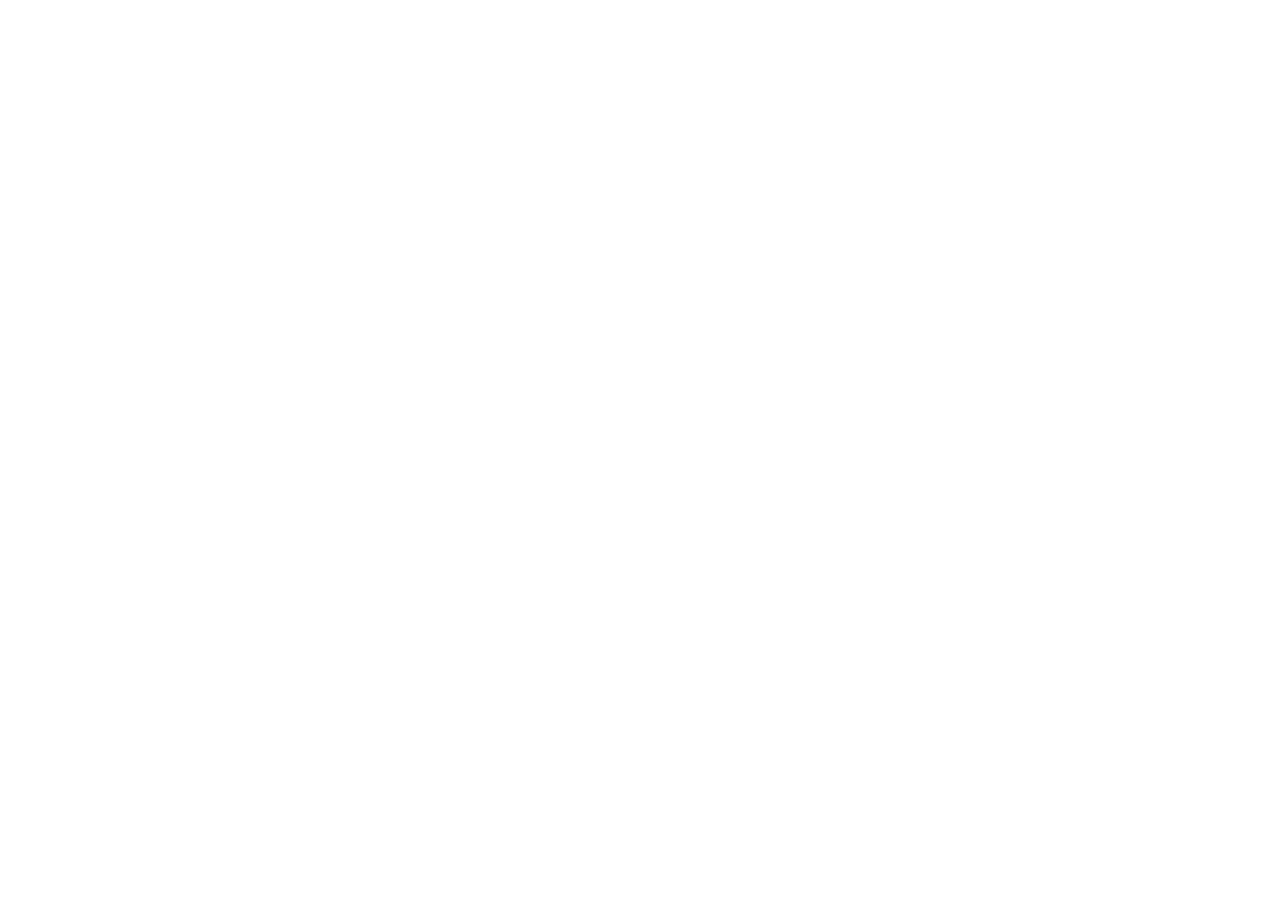
==== cozygames/index.html @ c823b51b "Added Personal Site Plan" ====
<!DOCTYPE html>
<html lang="en">
<head>
  <meta charset="UTF-8">
  <meta http-equiv="X-UA-Compatible" content="IE=edge">
  <meta name="viewport" content="width=device-width, initial-scale=1.0">
  <title>Document</title>
</head>
<body>
  
</body>
</html>
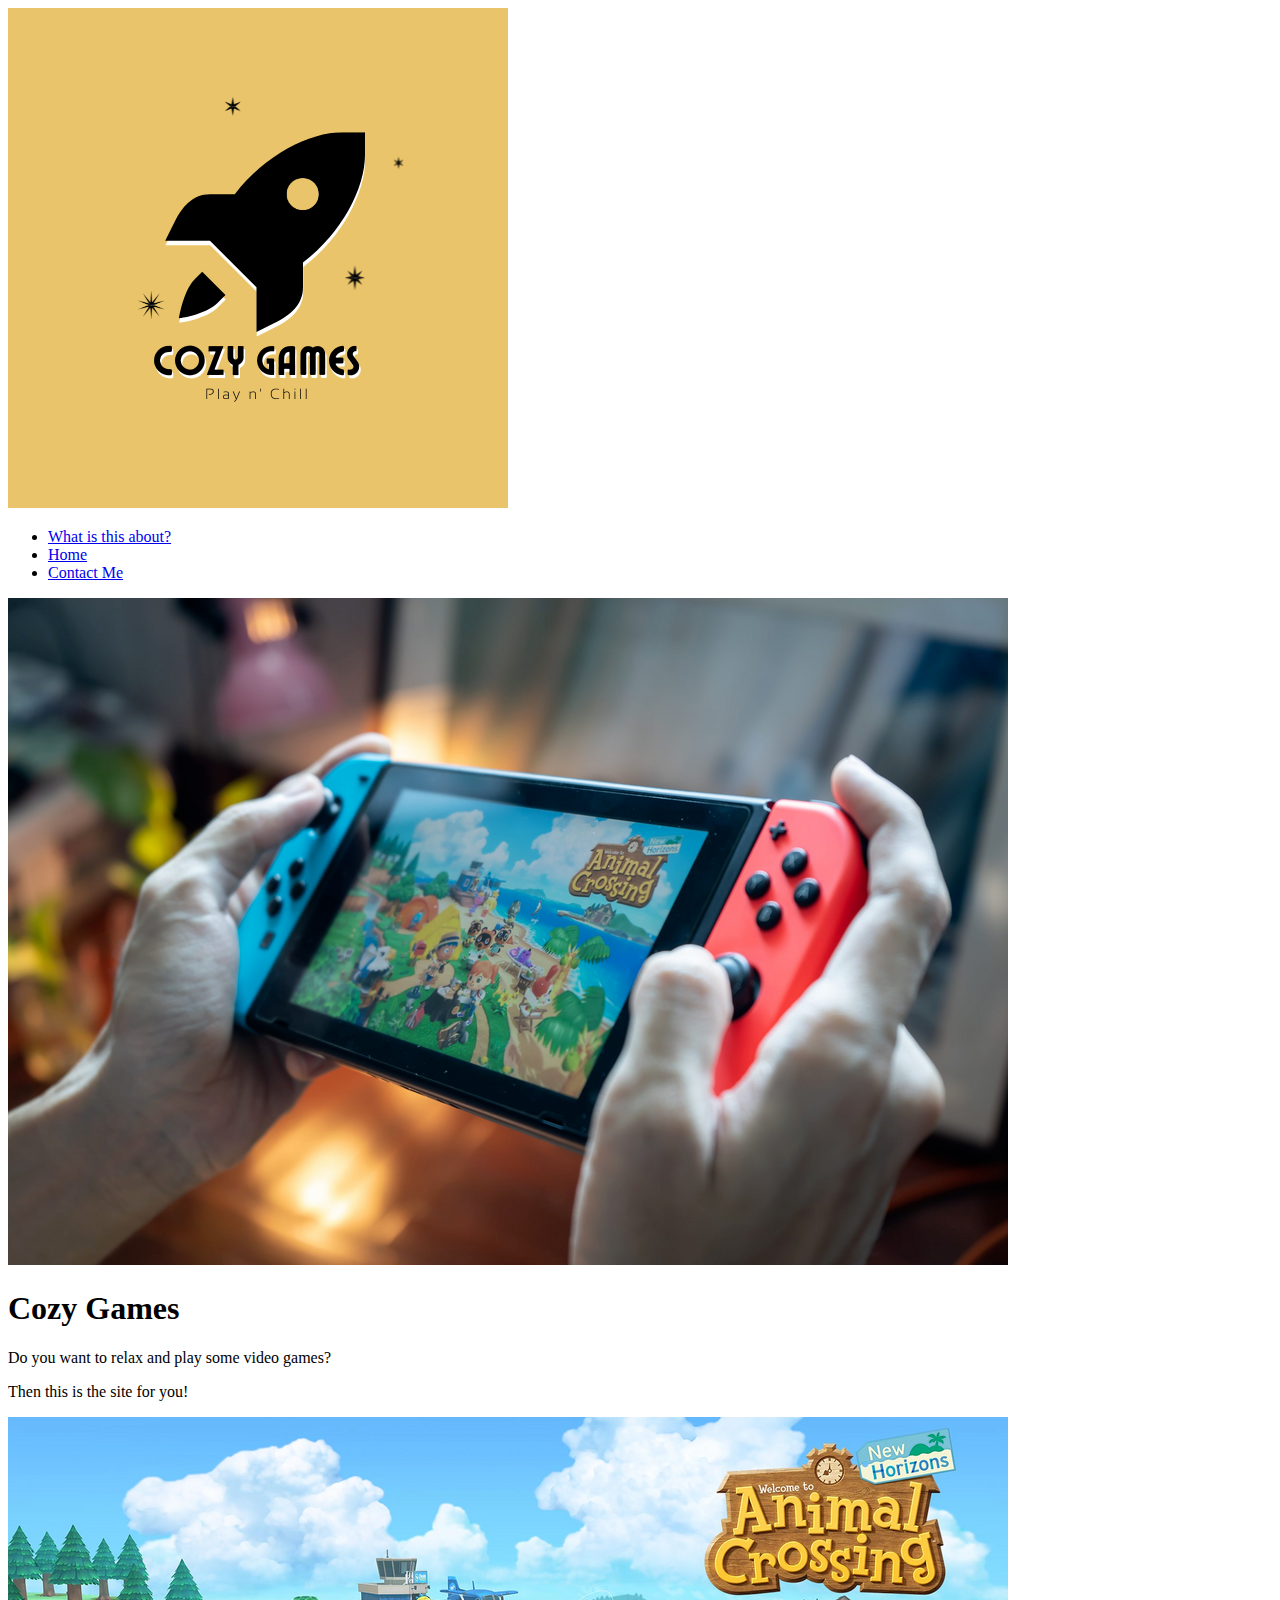
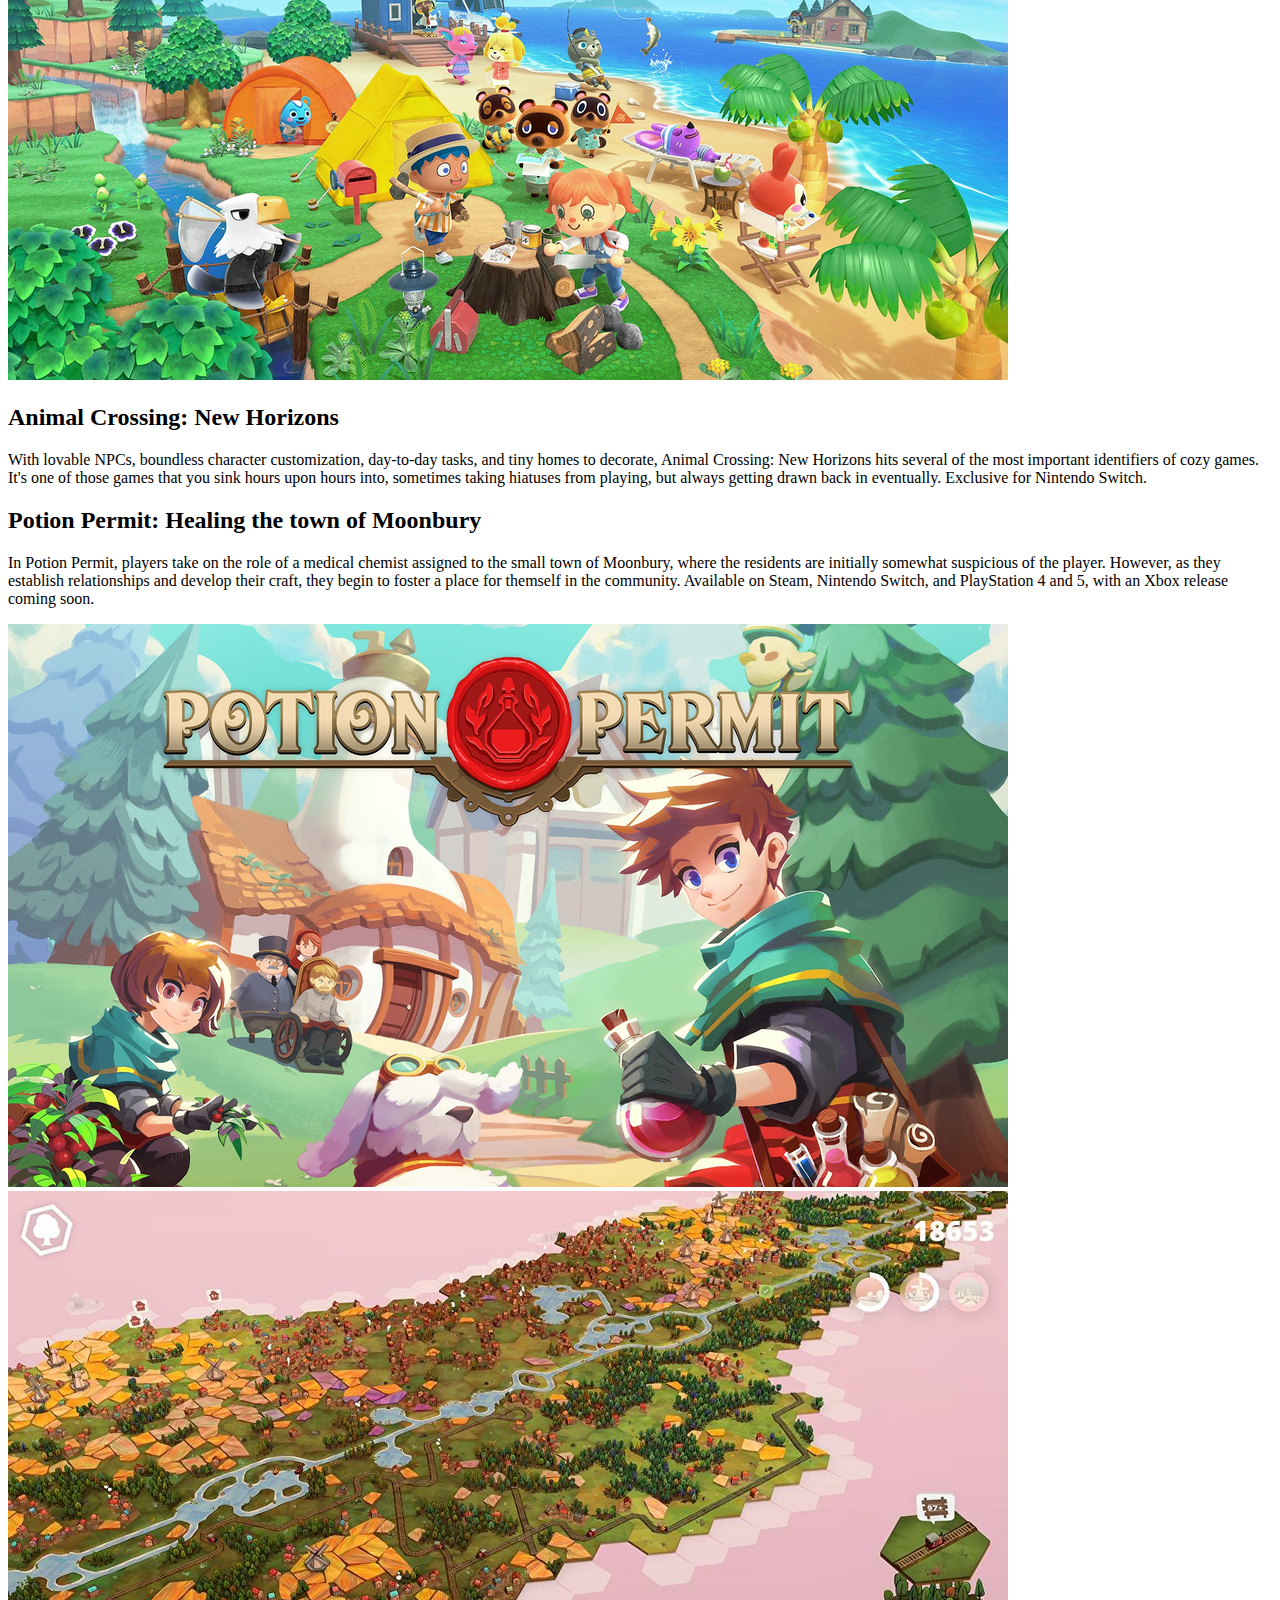
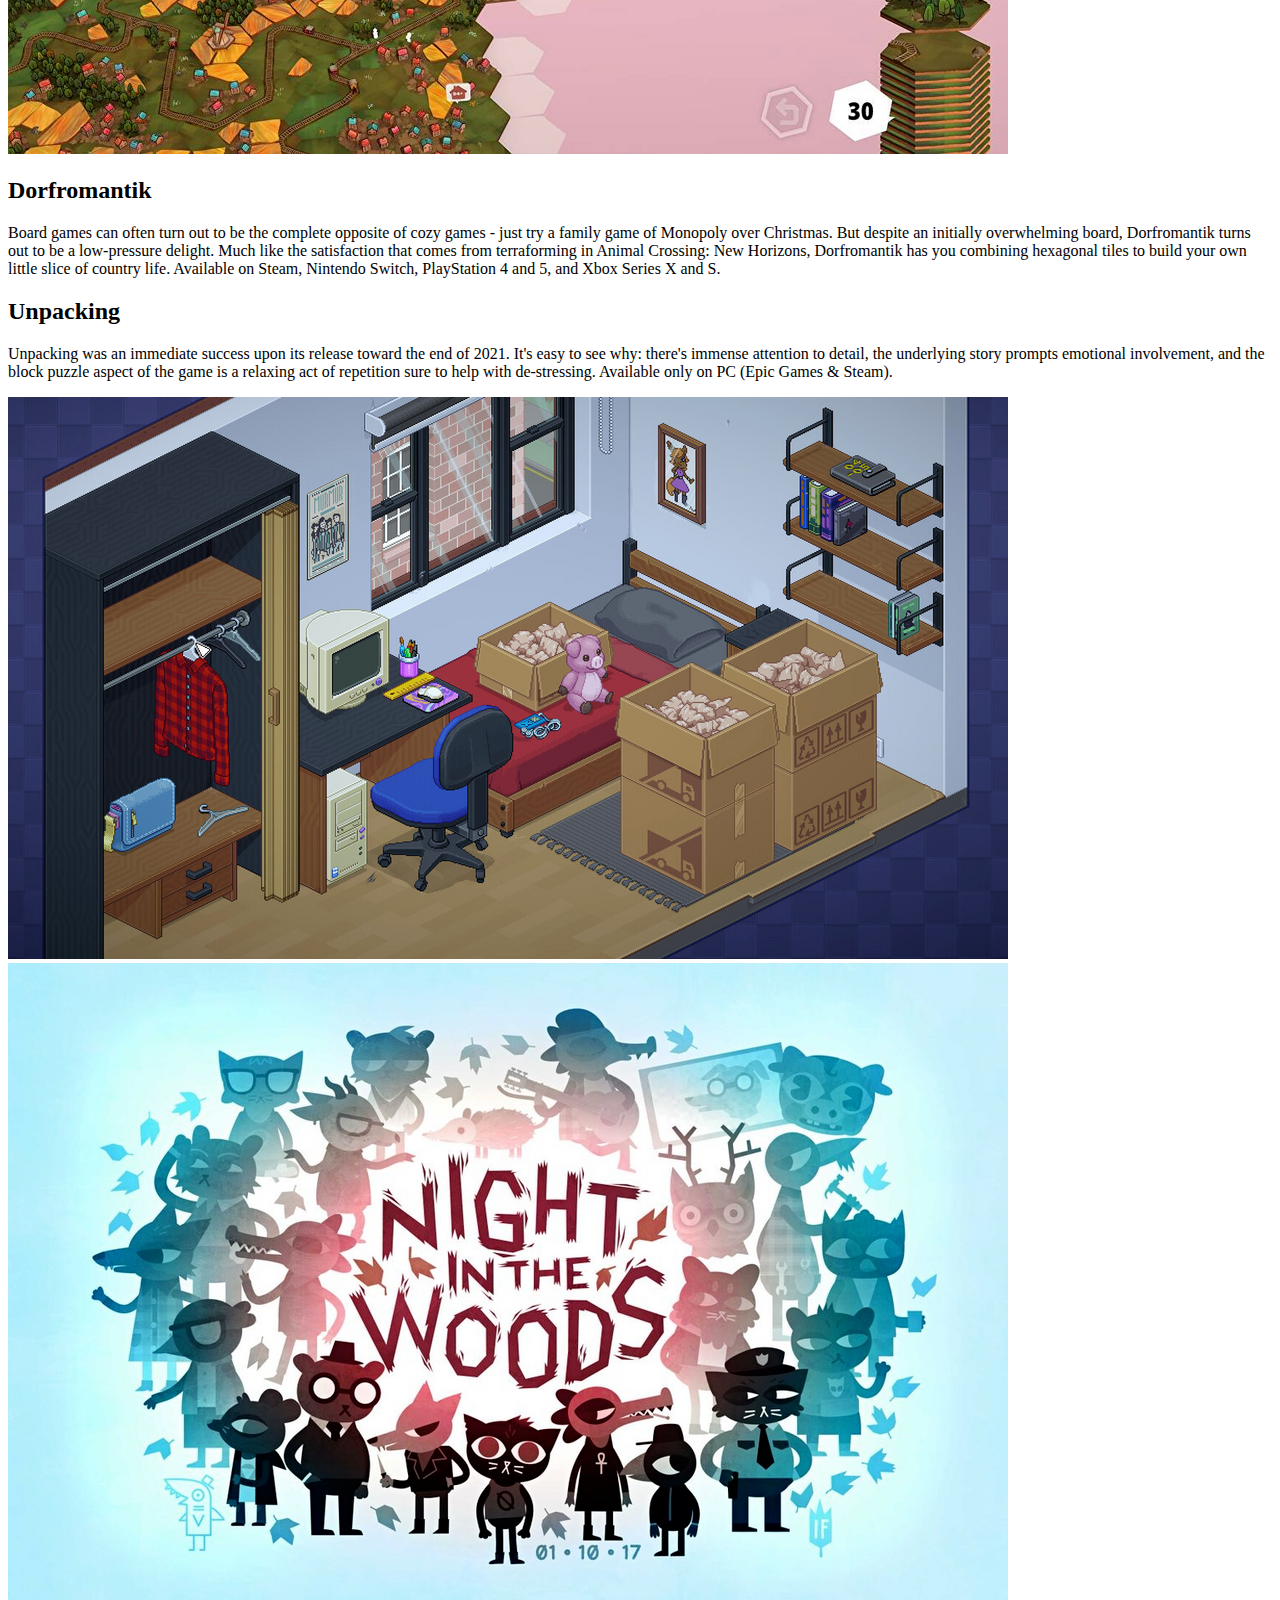
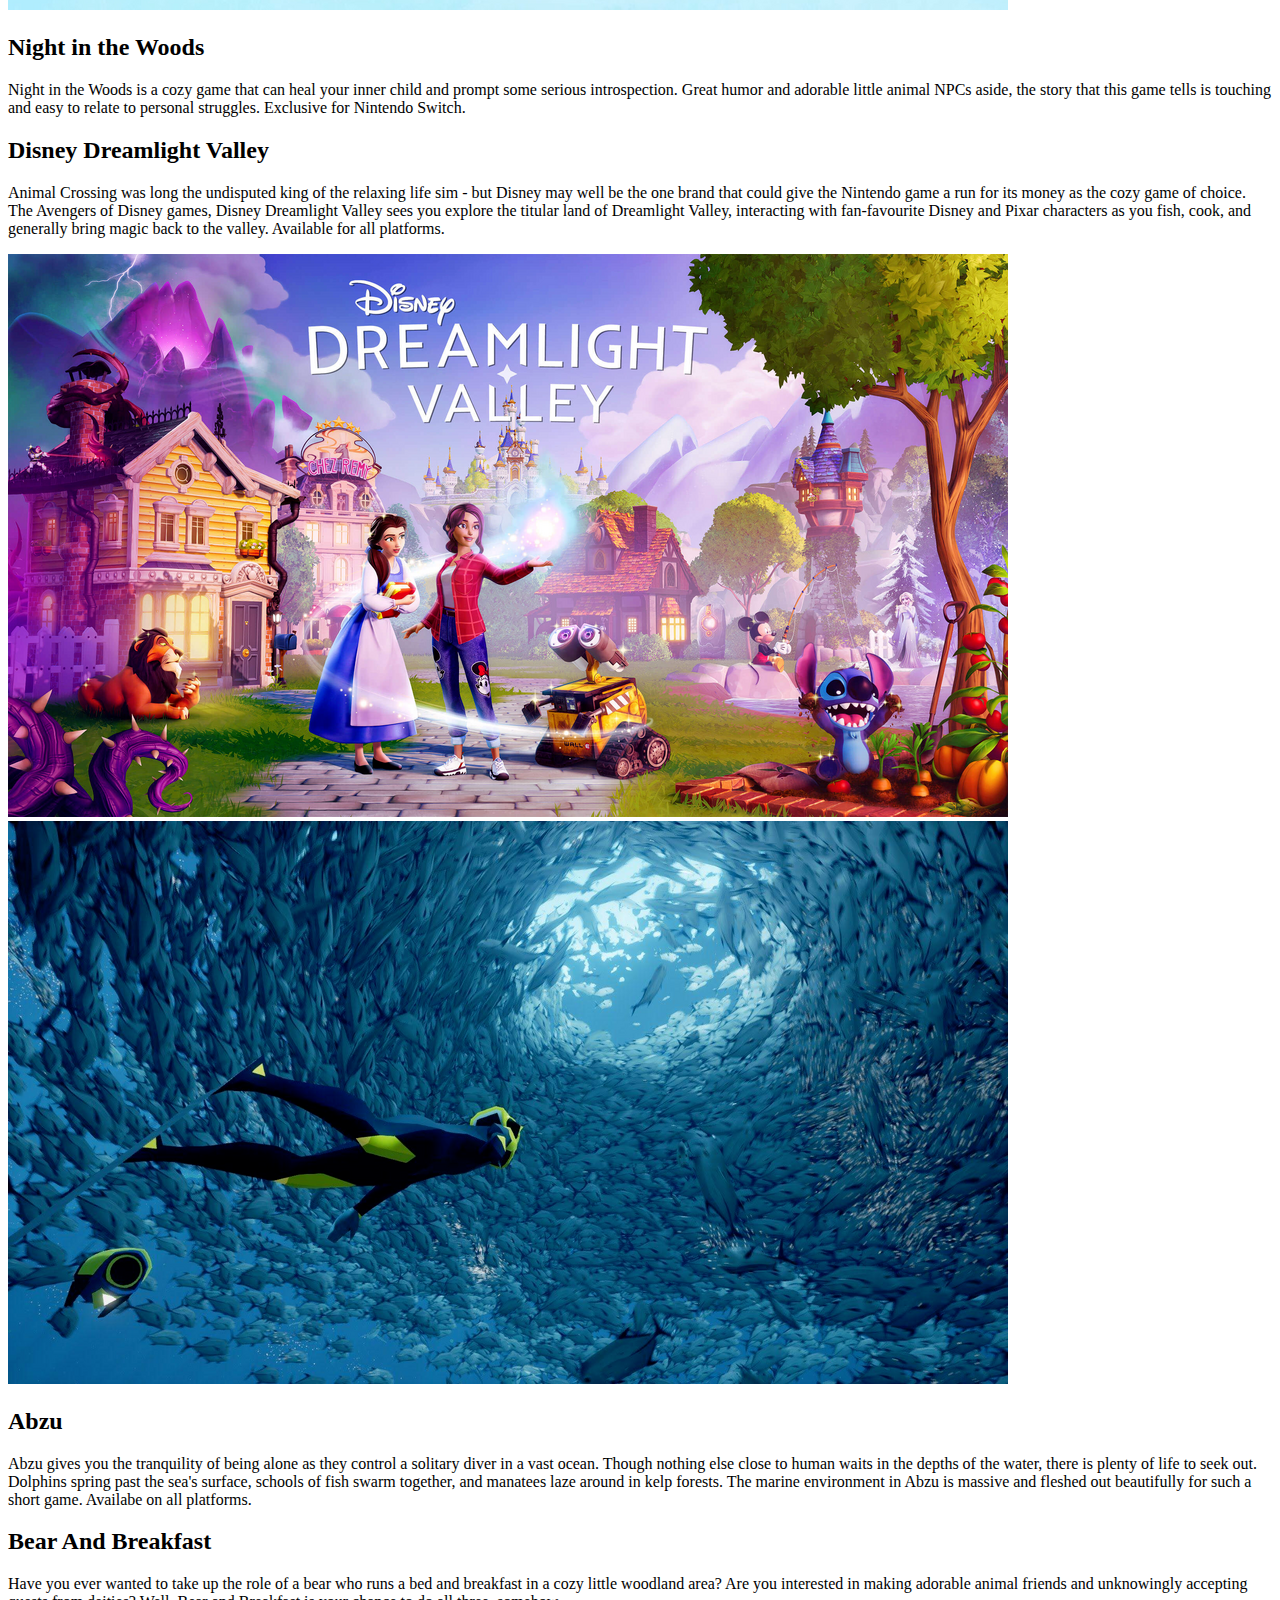
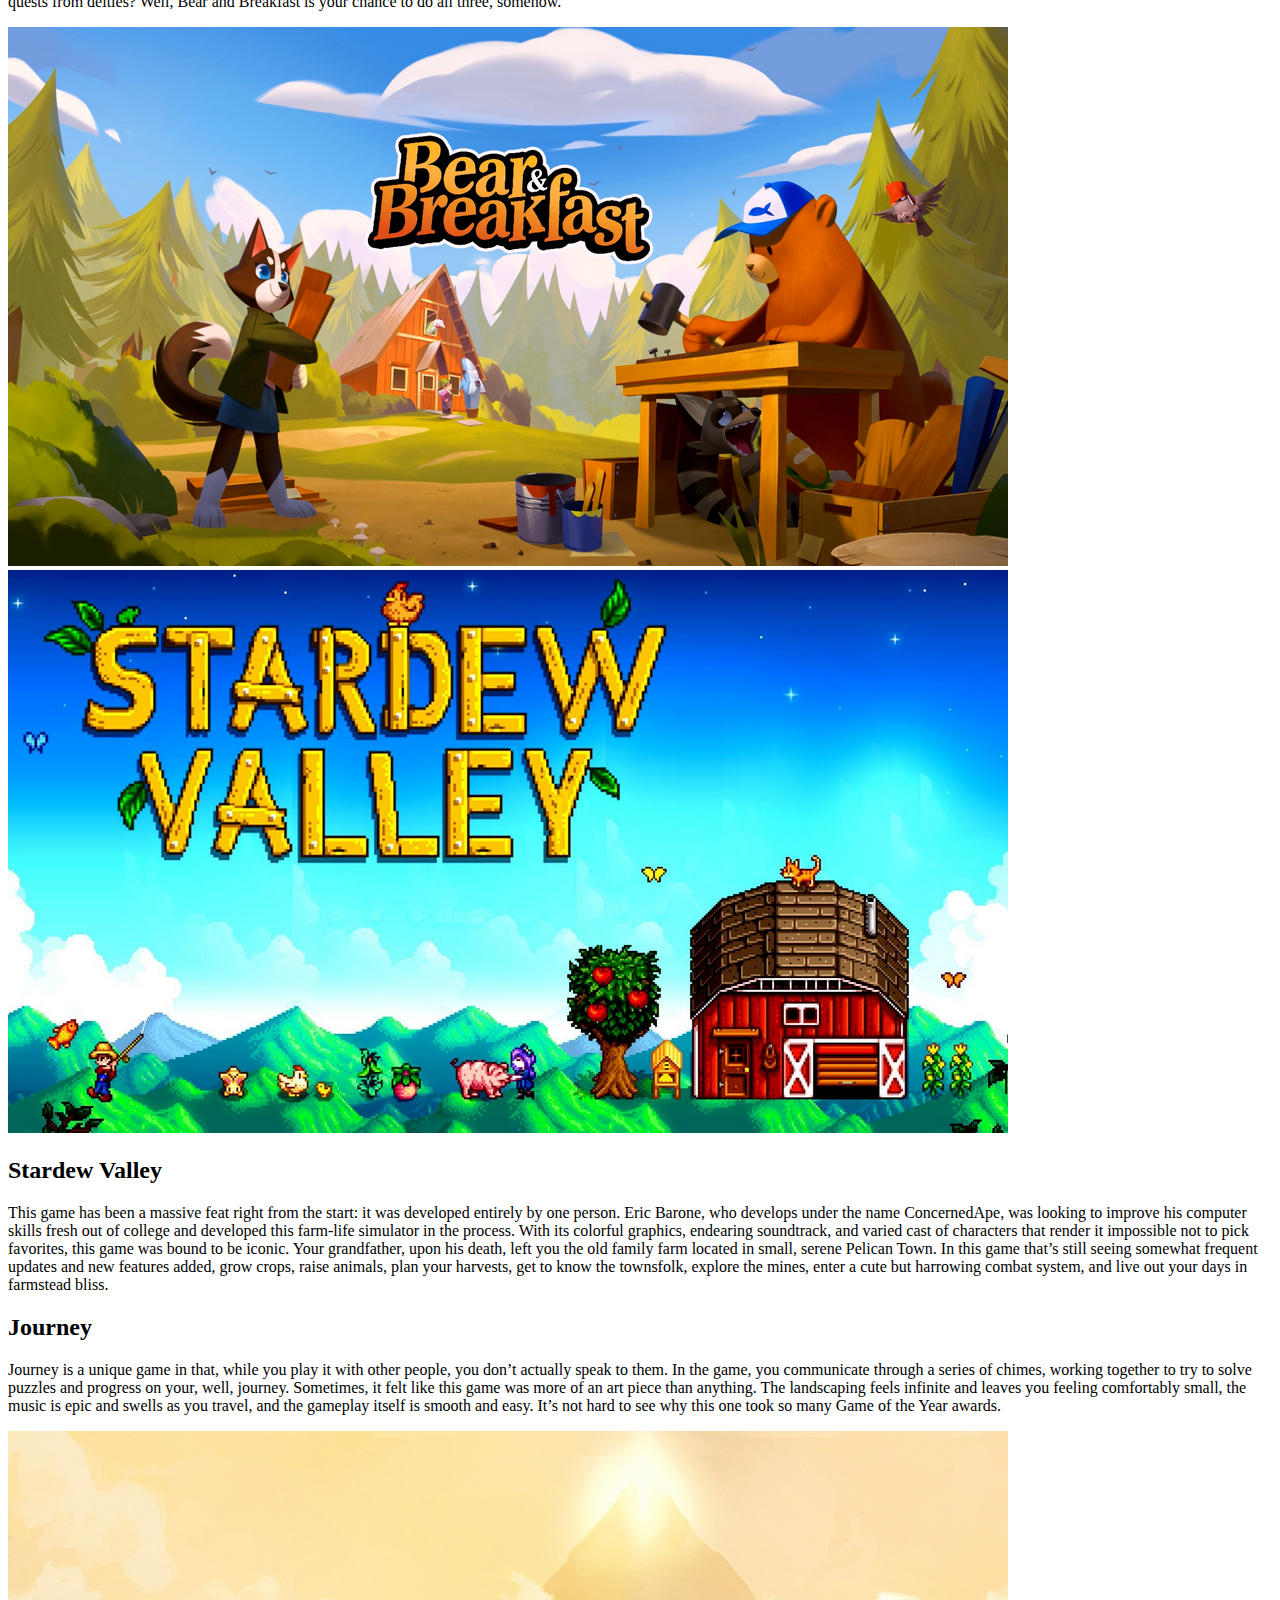
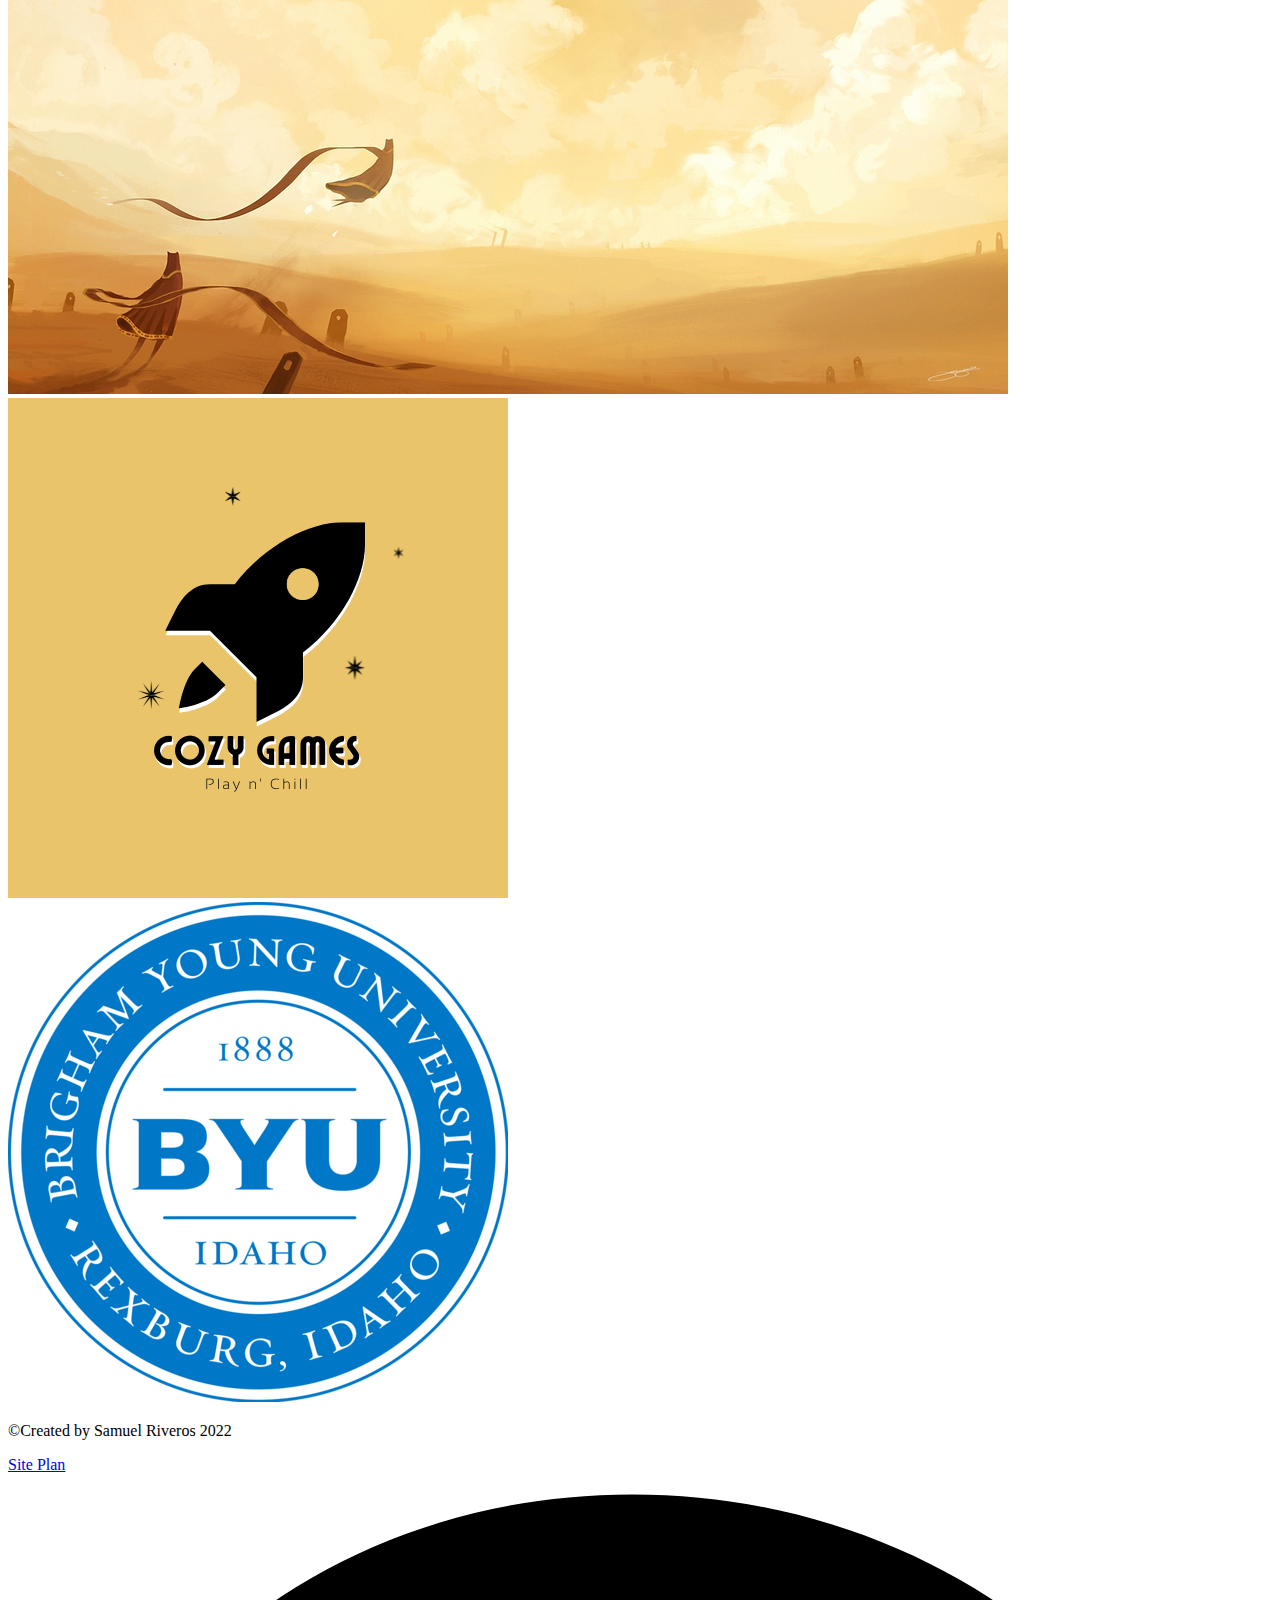
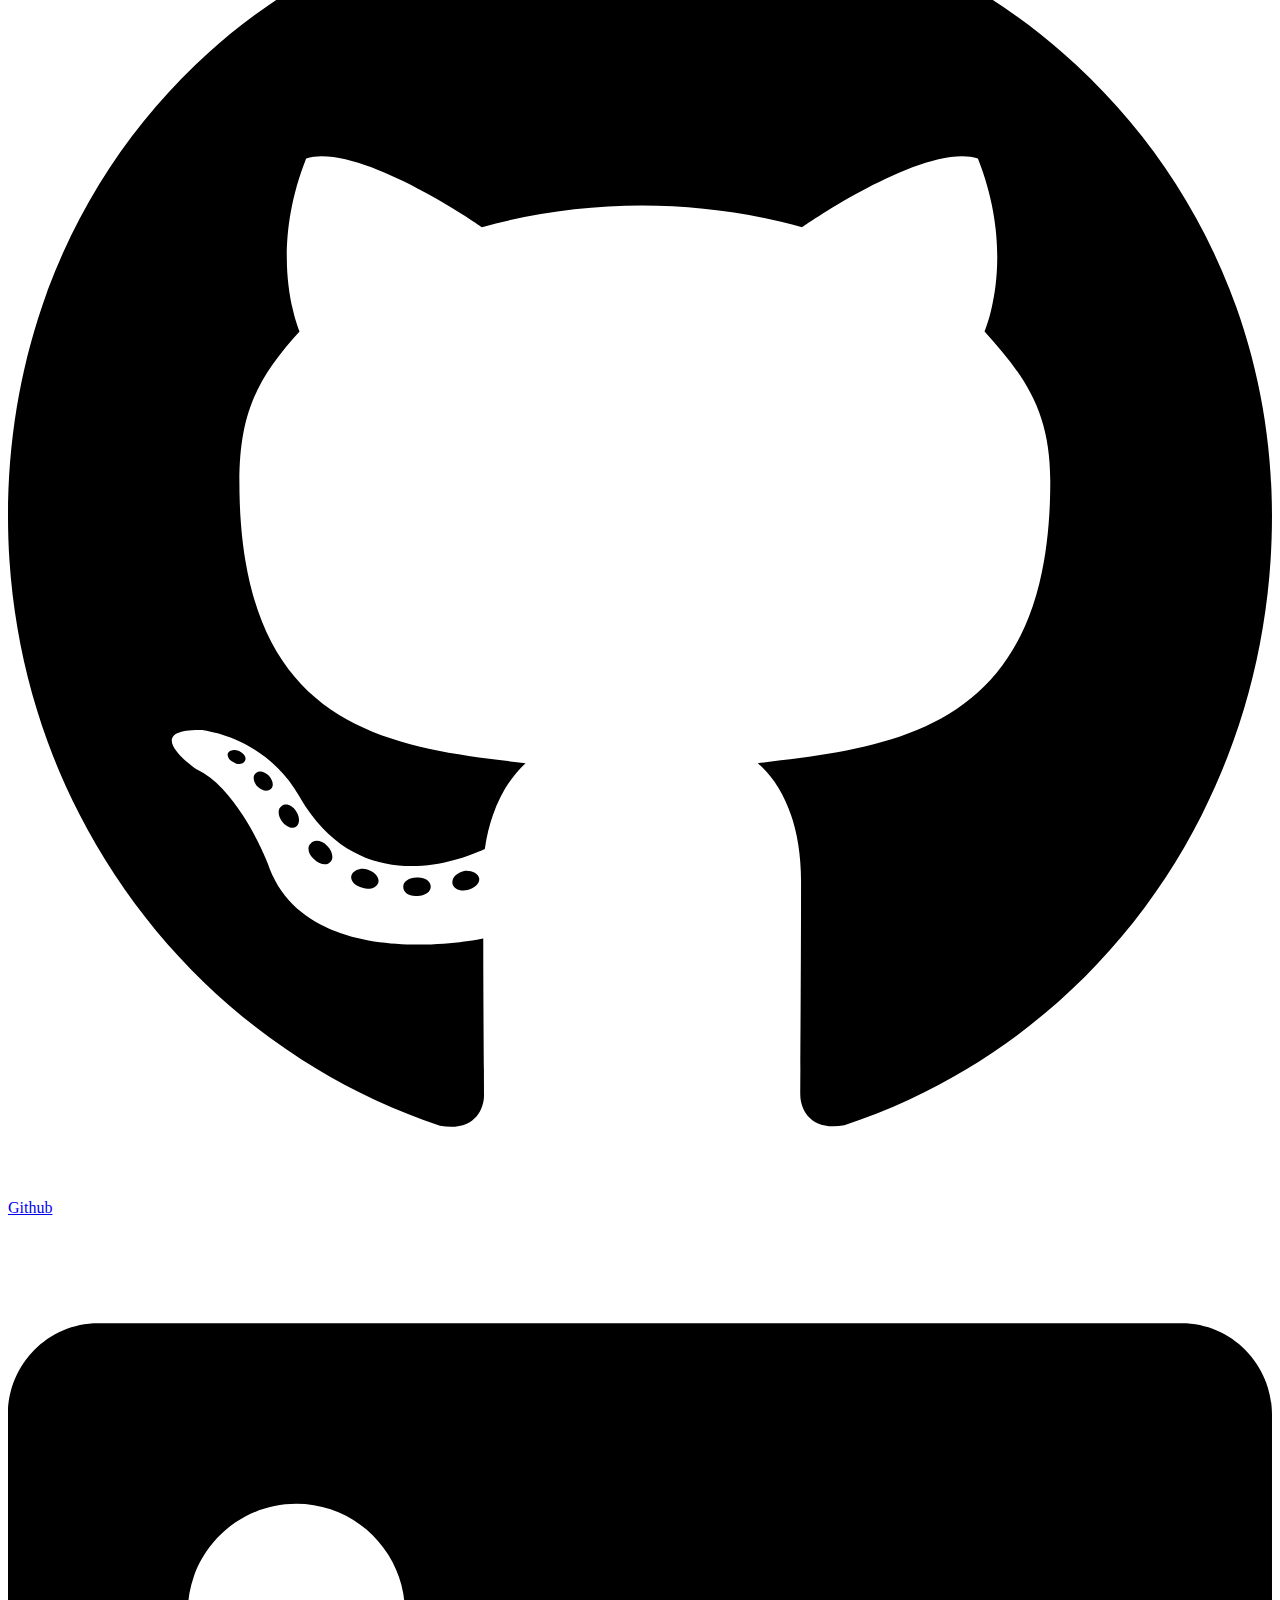
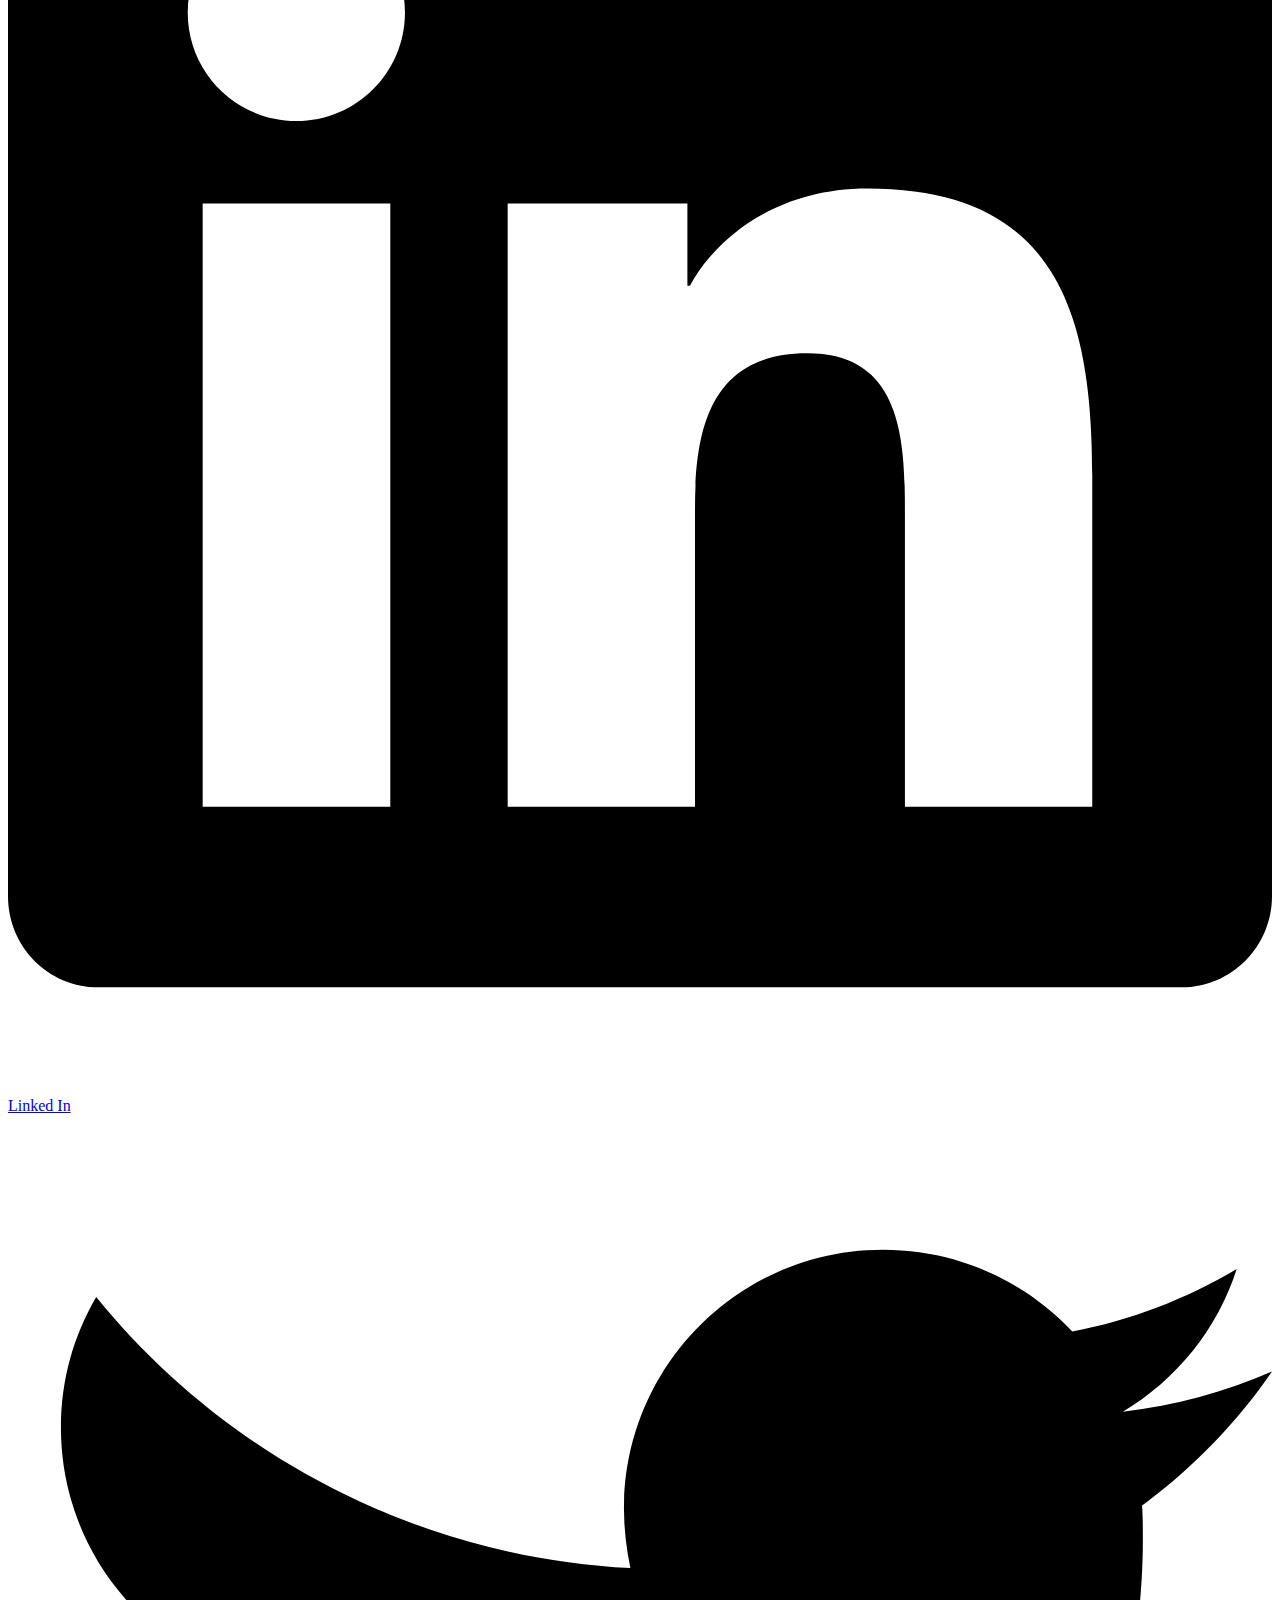
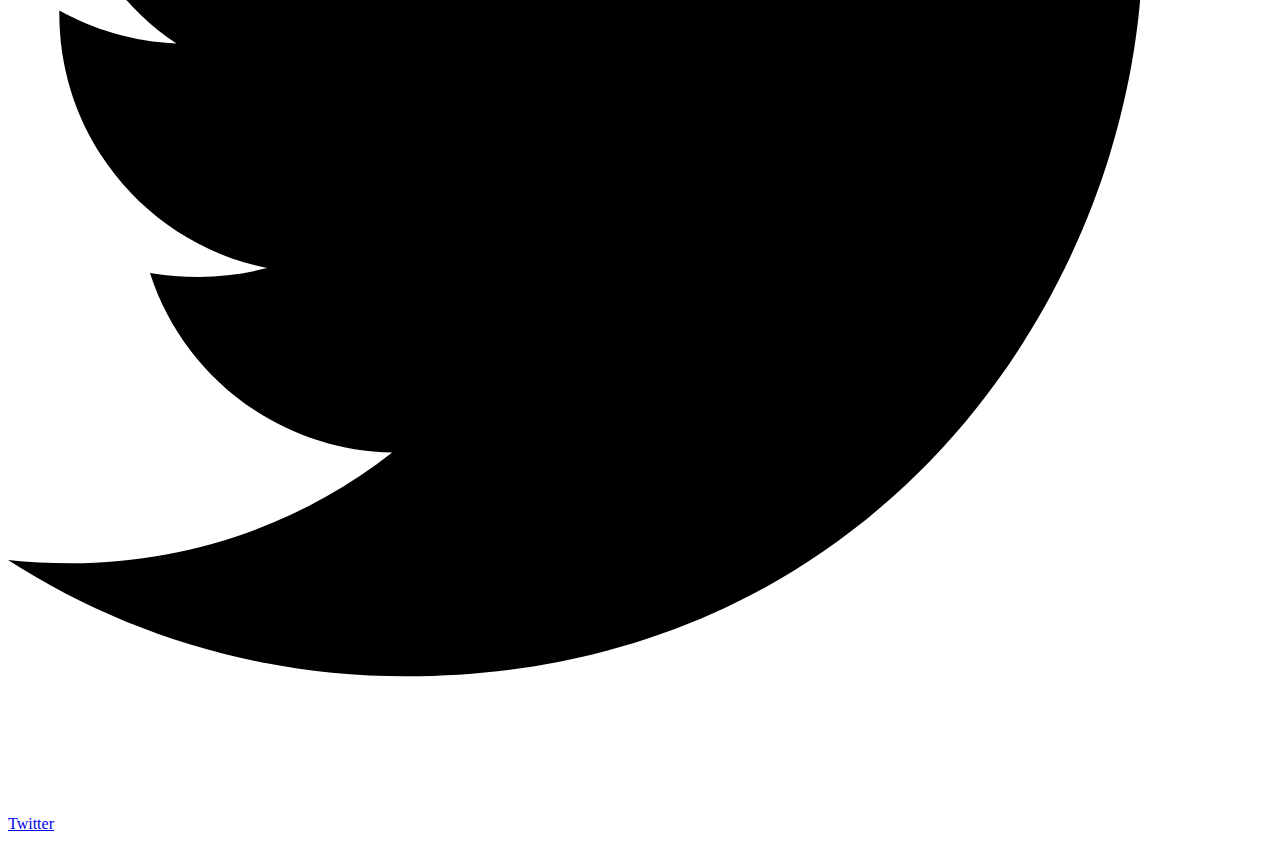
==== commit 41ec9b5b: "Added home.html, info.html & contact.html" ====
--- a/cozygames/index.html
+++ b/cozygames/index.html
@@ -1,12 +1,181 @@
 <!DOCTYPE html>
 <html lang="en">
-<head>
-  <meta charset="UTF-8">
-  <meta http-equiv="X-UA-Compatible" content="IE=edge">
-  <meta name="viewport" content="width=device-width, initial-scale=1.0">
-  <title>Document</title>
-</head>
-<body>
-  
-</body>
+  <head>
+    <meta charset="UTF-8">
+    <meta http-equiv="X-UA-Compatible" content="IE=edge">
+    <meta name="viewport" content="width=device-width, initial-scale=1.0">
+    <title>Cozy Games - Home</title>
+  </head>
+  <body>
+    <header>
+      <img src="./assets/logo.png" alt="logo">
+      <nav>
+        <ul>
+          <li>
+            <a href="./index-page2.html">What is this about?</a>
+          </li>
+          <li>
+            <a href="./index.html">Home</a>
+          </li>
+          <li>
+            <a href="./contact.html">Contact Me</a>
+          </li>
+        </ul>
+      </nav>
+    </header>
+    <div id="hero">
+      <img src="./assets/Chill.png" alt="hero">
+      <div class="hero-text">
+        <h1>Cozy Games</h1>
+        <p>Do you want to relax and play some video games?</p>
+        <p>Then this is the site for you!</p>
+      </div>
+    </div>
+    <main>
+      <div class="img-left content">
+        <img src="./assets/Animal Crossing.png" alt="Game Image">
+        <div class="content-box">
+          <h2>Animal Crossing: New Horizons</h2>
+          <p>
+            With lovable NPCs, boundless character customization, day-to-day tasks, and tiny homes to decorate, Animal Crossing: 
+            New Horizons hits several of the most important identifiers of cozy games. It's one of those games that you sink hours 
+            upon hours into, sometimes taking hiatuses from playing, but always getting drawn back in eventually. 
+            Exclusive for Nintendo Switch.
+          </p>
+        </div>
+      </div>
+      <div class="img-right content">
+        <div class="content-box">
+          <h2>Potion Permit: Healing the town of Moonbury</h2>
+          <p>
+            In Potion Permit, players take on the role of a medical chemist assigned to the small town of Moonbury, where the 
+            residents are initially somewhat suspicious of the player. However, as they establish relationships and develop their 
+            craft, they begin to foster a place for themself in the community. Available on Steam, Nintendo Switch, 
+            and PlayStation 4 and 5, with an Xbox release coming soon.
+          </p>
+        </div>
+        <img src="./assets/Potion Permit.png" alt="Game Image">
+      </div>
+      <div class="img-left content">
+        <img src="./assets/Dorfromantik.png" alt="Game Image">
+        <div class="content-box">
+          <h2>Dorfromantik</h2>
+          <p>
+            Board games can often turn out to be the complete opposite of cozy games - just try a family game of Monopoly over 
+            Christmas. But despite an initially overwhelming board, Dorfromantik turns out to be a low-pressure delight. Much 
+            like the satisfaction that comes from terraforming in Animal Crossing: New Horizons, Dorfromantik has you combining 
+            hexagonal tiles to build your own little slice of country life. Available on Steam, Nintendo Switch, 
+            PlayStation 4 and 5, and Xbox Series X and S.
+          </p>
+        </div>
+      </div>
+      <div class="img-right content">
+        <div class="content-box">
+          <h2>Unpacking</h2>
+          <p>
+            Unpacking was an immediate success upon its release toward the end of 2021. It's easy to see why: there's immense 
+            attention to detail, the underlying story prompts emotional involvement, and the block puzzle aspect of the game is 
+            a relaxing act of repetition sure to help with de-stressing. Available only on PC (Epic Games & Steam).
+          </p>
+        </div>
+        <img src="./assets/Unpacking.png" alt="Game Image">
+      </div>
+      <div class="img-left content">
+        <img src="./assets/Night in the Woods.png" alt="Game Image">
+        <div class="content-box">
+          <h2>Night in the Woods</h2>
+          <p>
+            Night in the Woods is a cozy game that can heal your inner child and prompt some serious introspection. 
+            Great humor and adorable little animal NPCs aside, the story that this game tells is touching and easy to 
+            relate to personal struggles. Exclusive for Nintendo Switch.
+          </p>
+        </div>
+      </div>
+      <div class="img-right content">
+        <div class="content-box">
+          <h2>Disney Dreamlight Valley</h2>
+          <p>
+            Animal Crossing was long the undisputed king of the relaxing life sim - but Disney may well be the one brand 
+            that could give the Nintendo game a run for its money as the cozy game of choice. The Avengers of Disney games, 
+            Disney Dreamlight Valley sees you explore the titular land of Dreamlight Valley, interacting with fan-favourite Disney 
+            and Pixar characters as you fish, cook, and generally bring magic back to the valley. Available for all platforms.
+          </p>
+        </div>
+        <img src="./assets/DIsney.png" alt="Game Image">
+      </div>
+      <div class="img-left content">
+        <img src="./assets/Abzu.png" alt="Game Image">
+        <div class="content-box">
+          <h2>Abzu</h2>
+          <p>
+            Abzu gives you the tranquility of being alone as they control a solitary diver in a vast ocean. Though nothing else 
+            close to human waits in the depths of the water, there is plenty of life to seek out. Dolphins spring past the sea's 
+            surface, schools of fish swarm together, and manatees laze around in kelp forests. The marine environment in Abzu is 
+            massive and fleshed out beautifully for such a short game. Availabe on all platforms.
+          </p>
+        </div>
+      </div>
+      <div class="img-right content">
+        <div class="content-box">
+          <h2>Bear And Breakfast</h2>
+          <p>
+            Have you ever wanted to take up the role of a bear who runs a bed and breakfast in a cozy little woodland area? Are 
+            you interested in making adorable animal friends and unknowingly accepting quests from deities? Well, Bear and Breakfast 
+            is your chance to do all three, somehow.
+          </p>
+        </div>
+        <img src="./assets/Bear and Breakfast.png" alt="Game Image">
+      </div>
+      <div class="img-left content">
+        <img src="./assets/Stardew Valley.png" alt="Game Image">
+        <div class="content-box">
+          <h2>Stardew Valley</h2>
+          <p>
+            This game has been a massive feat right from the start: it was developed entirely by one person. Eric Barone, who develops 
+            under the name ConcernedApe, was looking to improve his computer skills fresh out of college and developed this farm-life 
+            simulator in the process. With its colorful graphics, endearing soundtrack, and varied cast of characters that render it 
+            impossible not to pick favorites, this game was bound to be iconic. Your grandfather, upon his death, left you the old family 
+            farm located in small, serene Pelican Town. In this game that’s still seeing somewhat frequent updates and new features added, 
+            grow crops, raise animals, plan your harvests, get to know the townsfolk, explore the mines, enter a cute but harrowing combat 
+            system, and live out your days in farmstead bliss.
+          </p>
+        </div>
+      </div>
+      <div class="img-right content">
+        <div class="content-box">
+          <h2>Journey</h2>
+          <p>
+            Journey is a unique game in that, while you play it with other people, you don’t actually speak to them. In the game, you 
+            communicate through a series of chimes, working together to try to solve puzzles and progress on your, well, journey. 
+            Sometimes, it felt like this game was more of an art piece than anything. The landscaping feels infinite and leaves you 
+            feeling comfortably small, the music is epic and swells as you travel, and the gameplay itself is smooth and easy. It’s 
+            not hard to see why this one took so many Game of the Year awards.
+          </p>
+        </div>
+        <img src="./assets/Journey.png" alt="Game Image">
+      </div>
+    </main>
+    <footer>
+      <img src="./assets/logo.png" alt="logo">
+      <div class="footer-text">
+        <img src="./assets/byui logo.png" alt="byui-logo">
+        <p>&copy;Created by Samuel Riveros 2022</p>
+        <a href="./site-plan.html">Site Plan</a>
+      </div>
+      <div class="social">
+        <a href="#">
+          <svg xmlns="http://www.w3.org/2000/svg" viewBox="0 0 496 512"><path d="M165.9 397.4c0 2-2.3 3.6-5.2 3.6-3.3.3-5.6-1.3-5.6-3.6 0-2 2.3-3.6 5.2-3.6 3-.3 5.6 1.3 5.6 3.6zm-31.1-4.5c-.7 2 1.3 4.3 4.3 4.9 2.6 1 5.6 0 6.2-2s-1.3-4.3-4.3-5.2c-2.6-.7-5.5.3-6.2 2.3zm44.2-1.7c-2.9.7-4.9 2.6-4.6 4.9.3 2 2.9 3.3 5.9 2.6 2.9-.7 4.9-2.6 4.6-4.6-.3-1.9-3-3.2-5.9-2.9zM244.8 8C106.1 8 0 113.3 0 252c0 110.9 69.8 205.8 169.5 239.2 12.8 2.3 17.3-5.6 17.3-12.1 0-6.2-.3-40.4-.3-61.4 0 0-70 15-84.7-29.8 0 0-11.4-29.1-27.8-36.6 0 0-22.9-15.7 1.6-15.4 0 0 24.9 2 38.6 25.8 21.9 38.6 58.6 27.5 72.9 20.9 2.3-16 8.8-27.1 16-33.7-55.9-6.2-112.3-14.3-112.3-110.5 0-27.5 7.6-41.3 23.6-58.9-2.6-6.5-11.1-33.3 2.6-67.9 20.9-6.5 69 27 69 27 20-5.6 41.5-8.5 62.8-8.5s42.8 2.9 62.8 8.5c0 0 48.1-33.6 69-27 13.7 34.7 5.2 61.4 2.6 67.9 16 17.7 25.8 31.5 25.8 58.9 0 96.5-58.9 104.2-114.8 110.5 9.2 7.9 17 22.9 17 46.4 0 33.7-.3 75.4-.3 83.6 0 6.5 4.6 14.4 17.3 12.1C428.2 457.8 496 362.9 496 252 496 113.3 383.5 8 244.8 8zM97.2 352.9c-1.3 1-1 3.3.7 5.2 1.6 1.6 3.9 2.3 5.2 1 1.3-1 1-3.3-.7-5.2-1.6-1.6-3.9-2.3-5.2-1zm-10.8-8.1c-.7 1.3.3 2.9 2.3 3.9 1.6 1 3.6.7 4.3-.7.7-1.3-.3-2.9-2.3-3.9-2-.6-3.6-.3-4.3.7zm32.4 35.6c-1.6 1.3-1 4.3 1.3 6.2 2.3 2.3 5.2 2.6 6.5 1 1.3-1.3.7-4.3-1.3-6.2-2.2-2.3-5.2-2.6-6.5-1zm-11.4-14.7c-1.6 1-1.6 3.6 0 5.9 1.6 2.3 4.3 3.3 5.6 2.3 1.6-1.3 1.6-3.9 0-6.2-1.4-2.3-4-3.3-5.6-2z"/></svg>
+          <p>Github</p>
+        </a>
+        <a href="#">
+          <svg xmlns="http://www.w3.org/2000/svg" viewBox="0 0 448 512"><path d="M416 32H31.9C14.3 32 0 46.5 0 64.3v383.4C0 465.5 14.3 480 31.9 480H416c17.6 0 32-14.5 32-32.3V64.3c0-17.8-14.4-32.3-32-32.3zM135.4 416H69V202.2h66.5V416zm-33.2-243c-21.3 0-38.5-17.3-38.5-38.5S80.9 96 102.2 96c21.2 0 38.5 17.3 38.5 38.5 0 21.3-17.2 38.5-38.5 38.5zm282.1 243h-66.4V312c0-24.8-.5-56.7-34.5-56.7-34.6 0-39.9 27-39.9 54.9V416h-66.4V202.2h63.7v29.2h.9c8.9-16.8 30.6-34.5 62.9-34.5 67.2 0 79.7 44.3 79.7 101.9V416z"/></svg>
+          <p>Linked In</p>
+        </a>
+        <a href="#">
+          <svg xmlns="http://www.w3.org/2000/svg" viewBox="0 0 512 512"><path d="M459.37 151.716c.325 4.548.325 9.097.325 13.645 0 138.72-105.583 298.558-298.558 298.558-59.452 0-114.68-17.219-161.137-47.106 8.447.974 16.568 1.299 25.34 1.299 49.055 0 94.213-16.568 130.274-44.832-46.132-.975-84.792-31.188-98.112-72.772 6.498.974 12.995 1.624 19.818 1.624 9.421 0 18.843-1.3 27.614-3.573-48.081-9.747-84.143-51.98-84.143-102.985v-1.299c13.969 7.797 30.214 12.67 47.431 13.319-28.264-18.843-46.781-51.005-46.781-87.391 0-19.492 5.197-37.36 14.294-52.954 51.655 63.675 129.3 105.258 216.365 109.807-1.624-7.797-2.599-15.918-2.599-24.04 0-57.828 46.782-104.934 104.934-104.934 30.213 0 57.502 12.67 76.67 33.137 23.715-4.548 46.456-13.32 66.599-25.34-7.798 24.366-24.366 44.833-46.132 57.827 21.117-2.273 41.584-8.122 60.426-16.243-14.292 20.791-32.161 39.308-52.628 54.253z"/></svg>
+          <p>Twitter</p>
+        </a>
+      </div>
+    </footer>
+  </body>
 </html>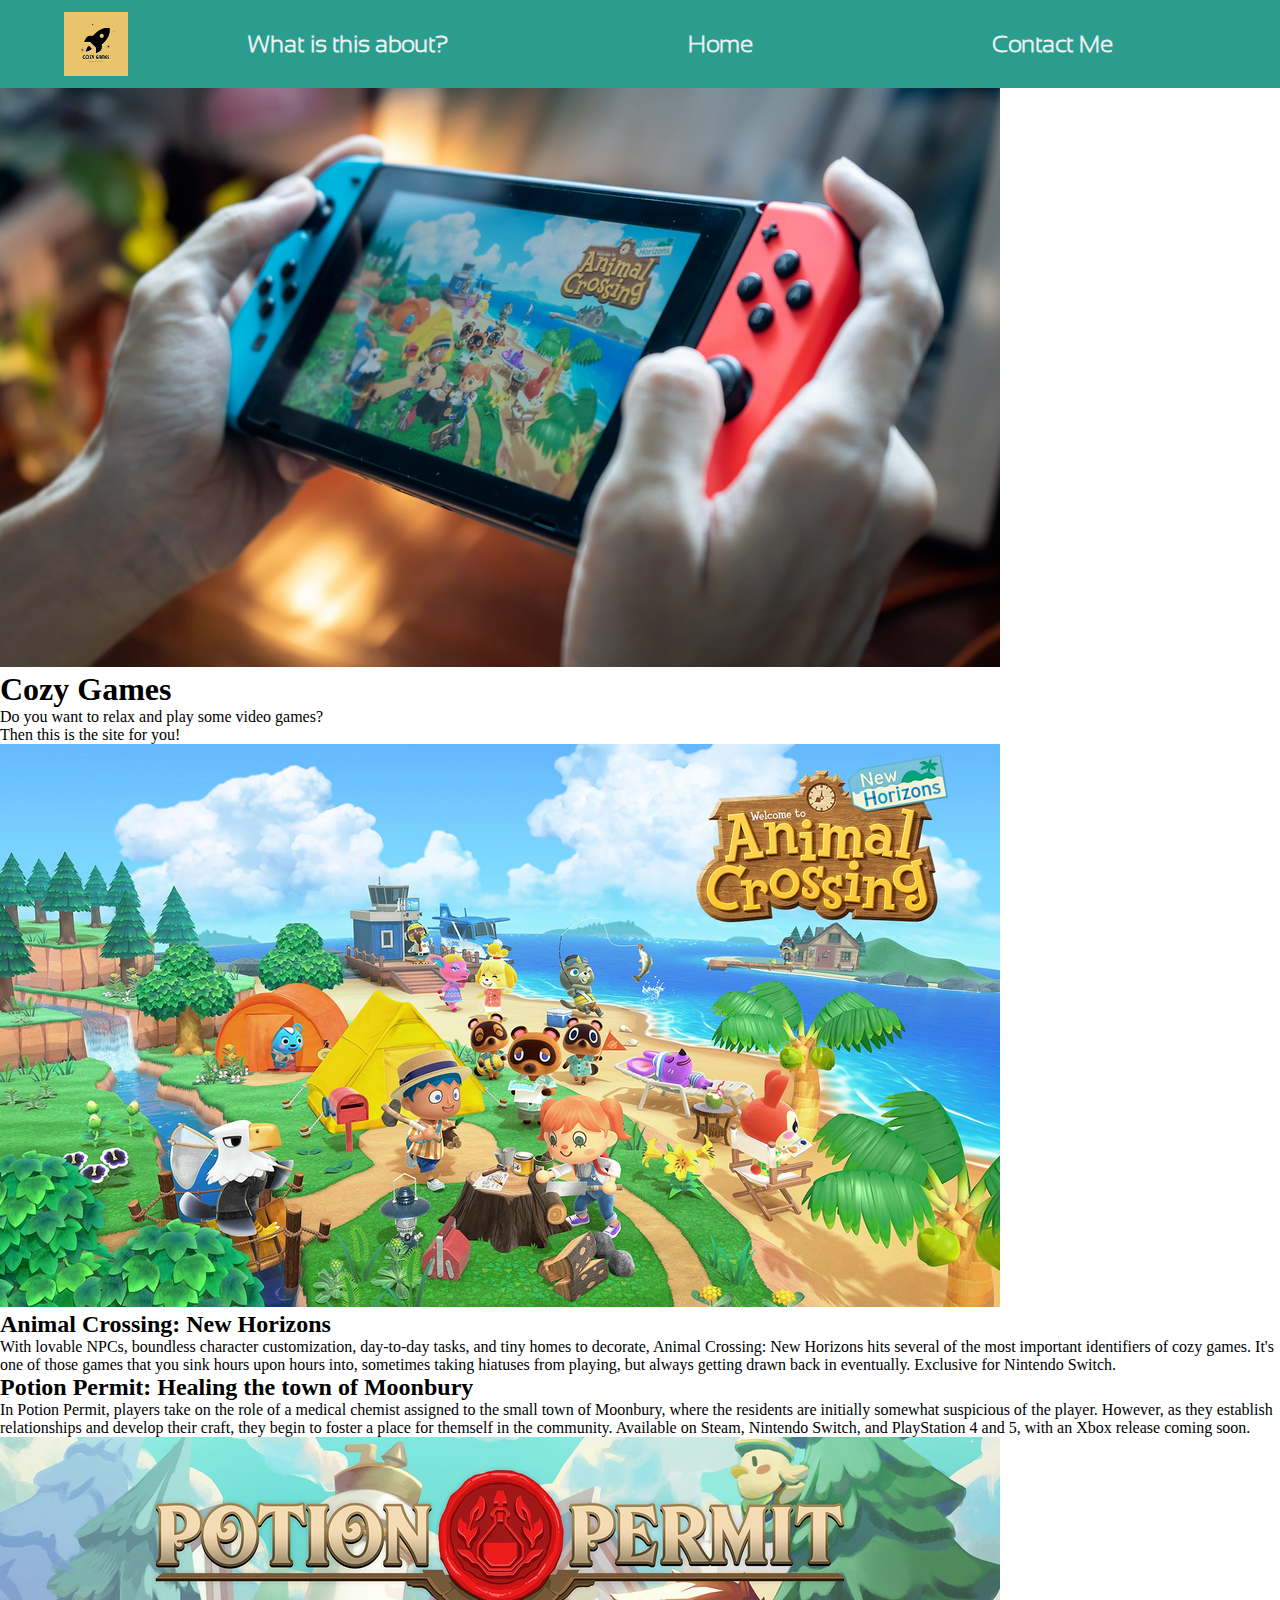
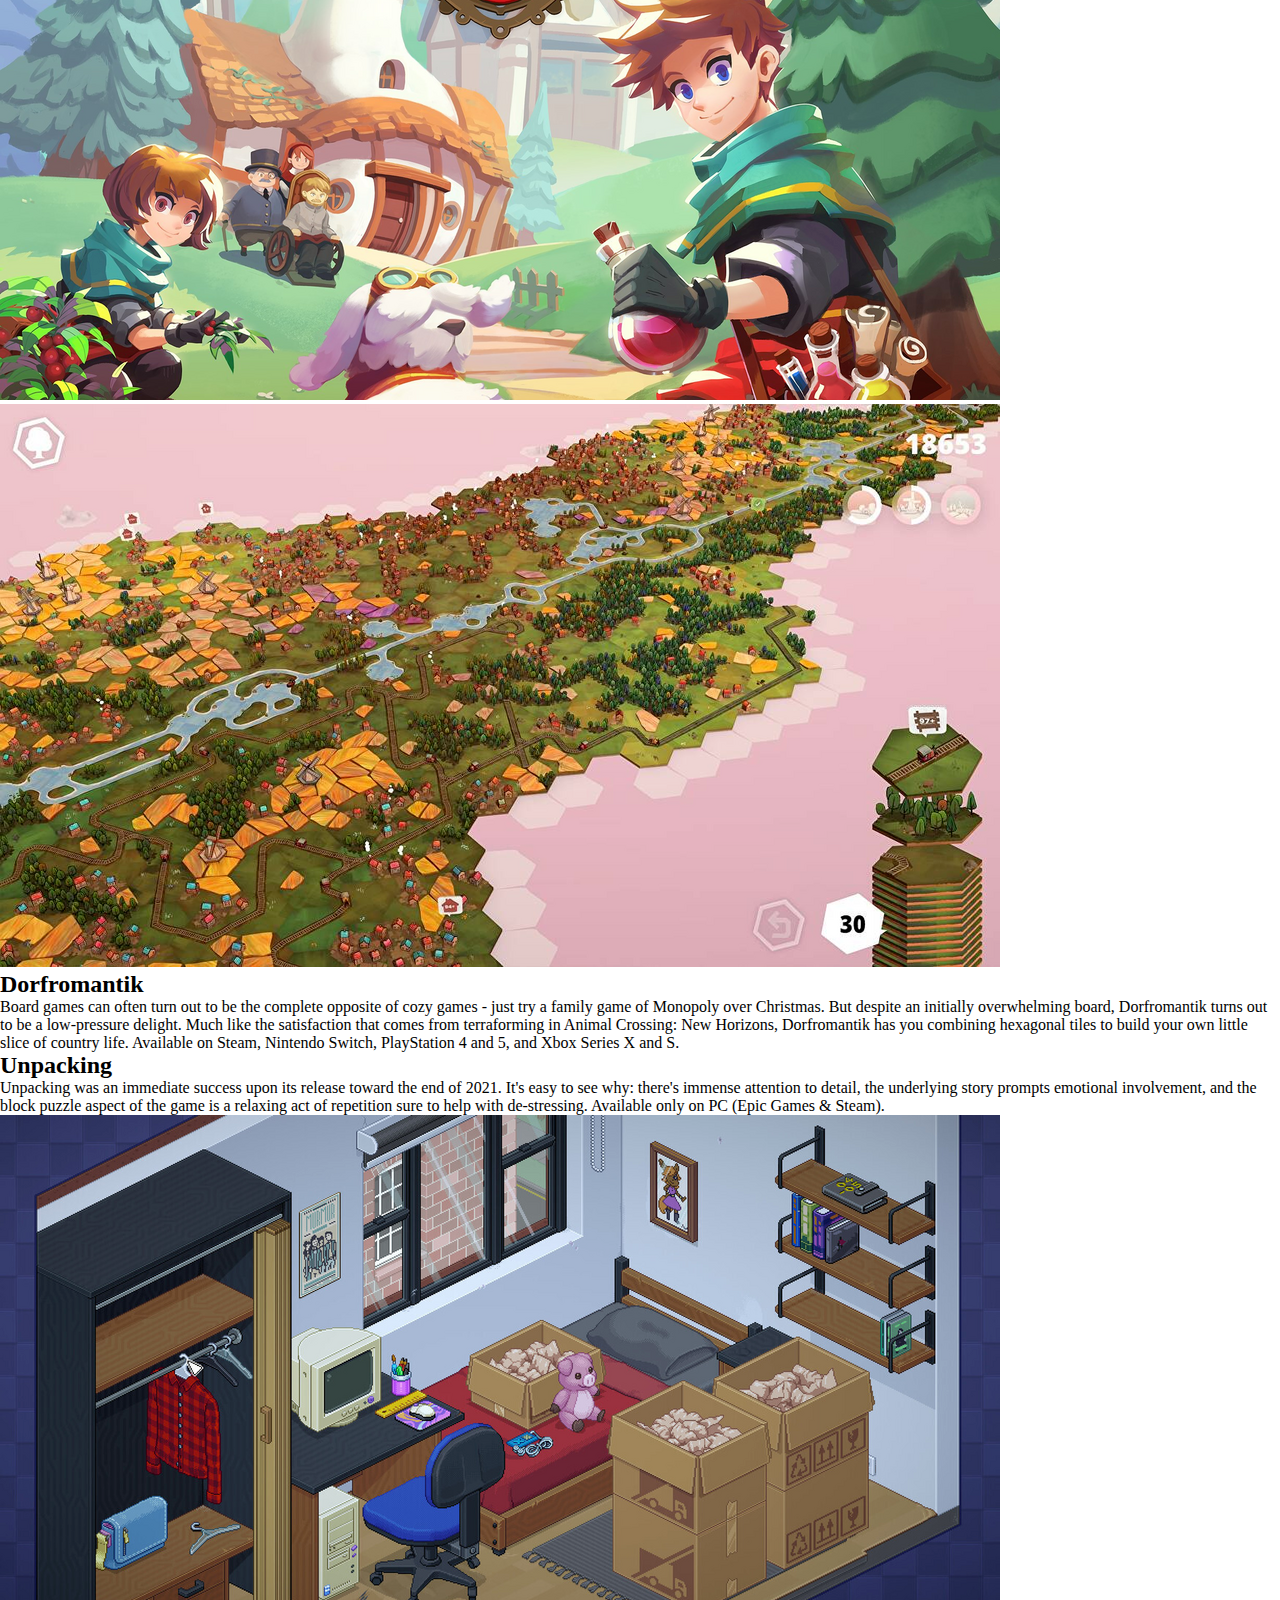
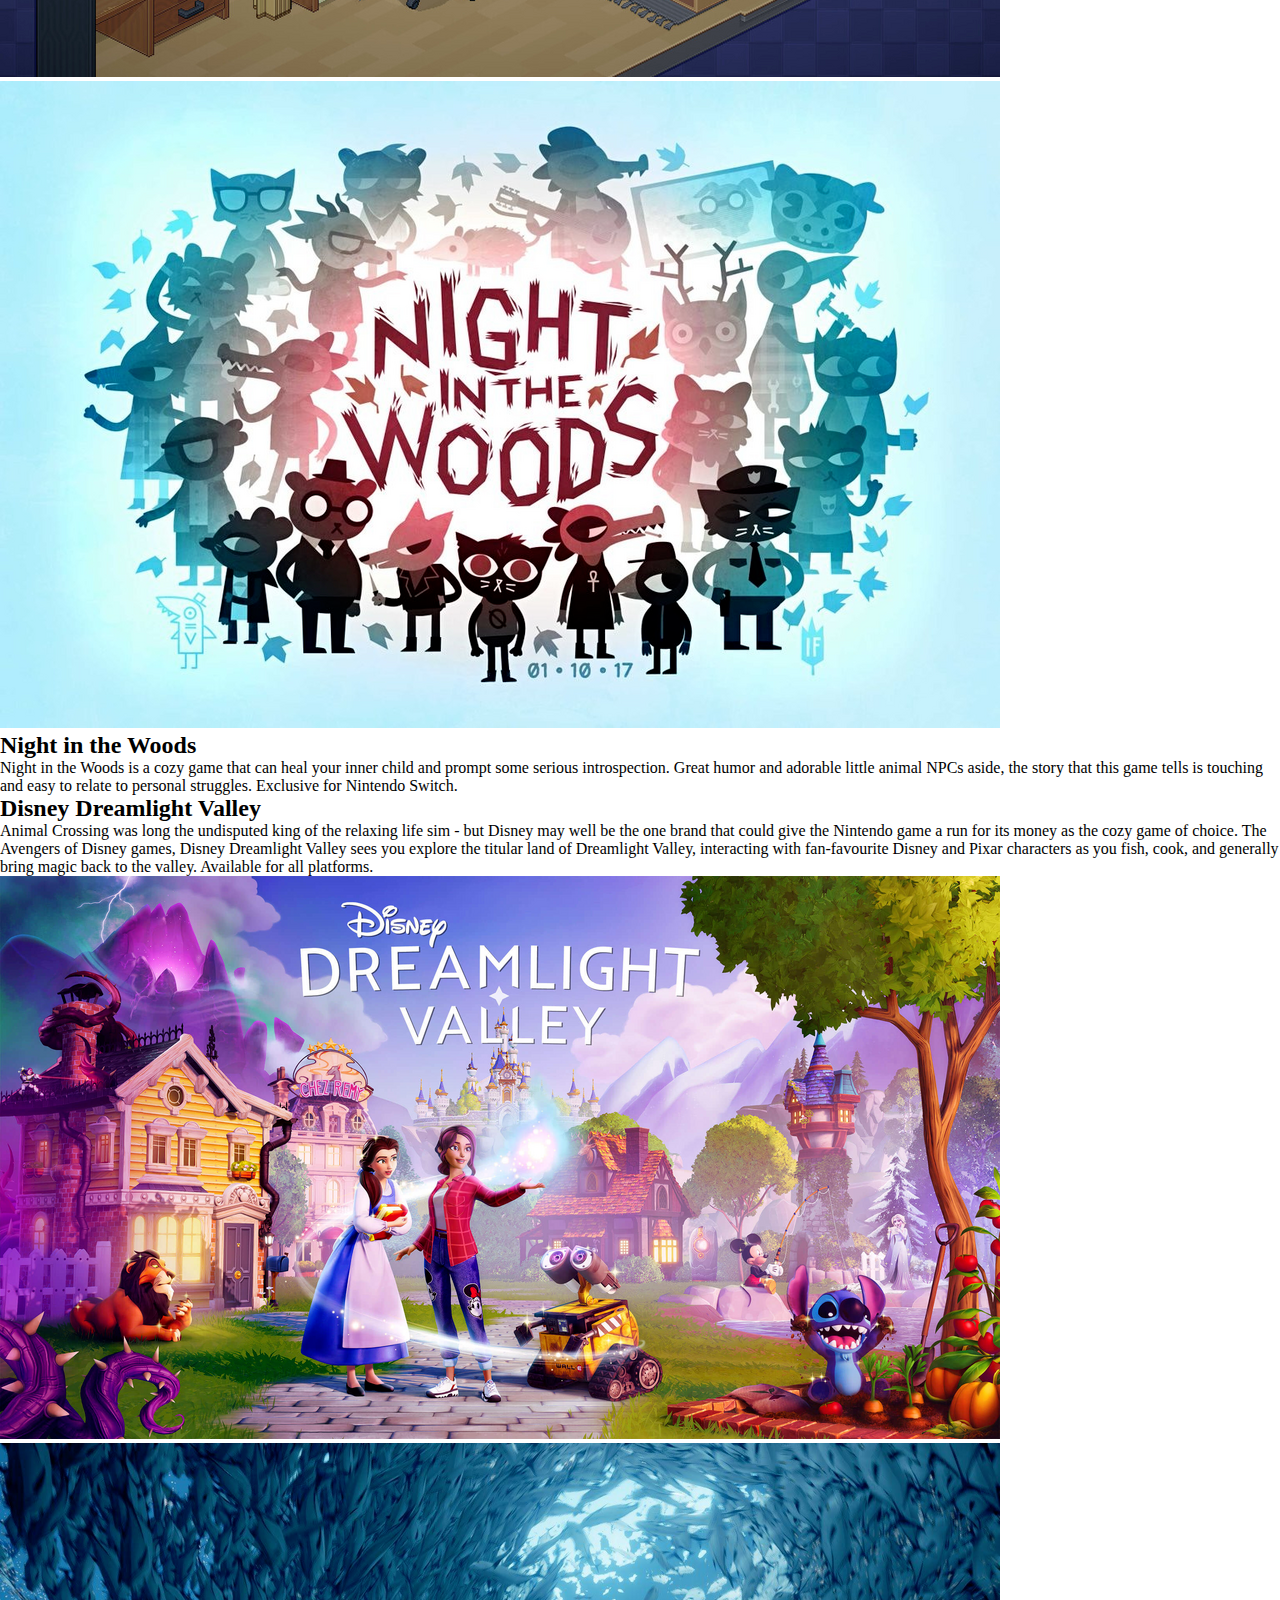
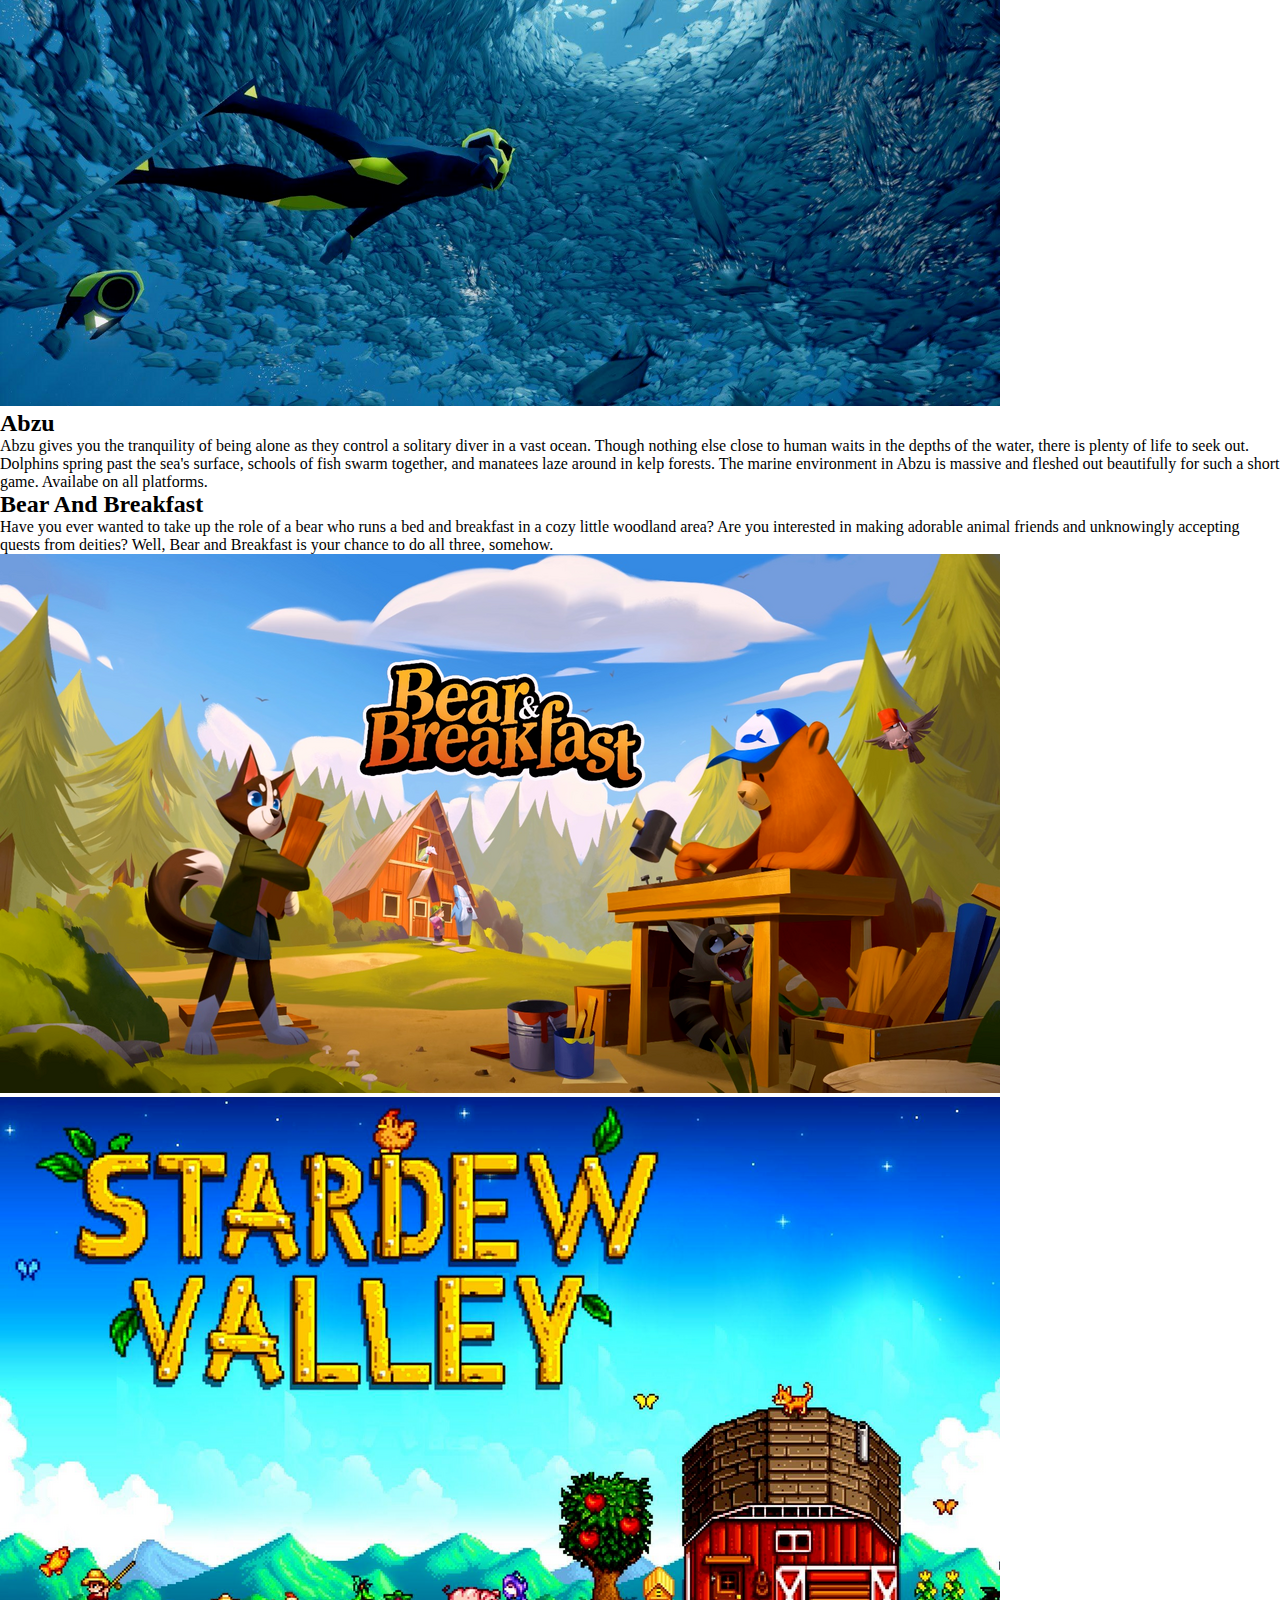
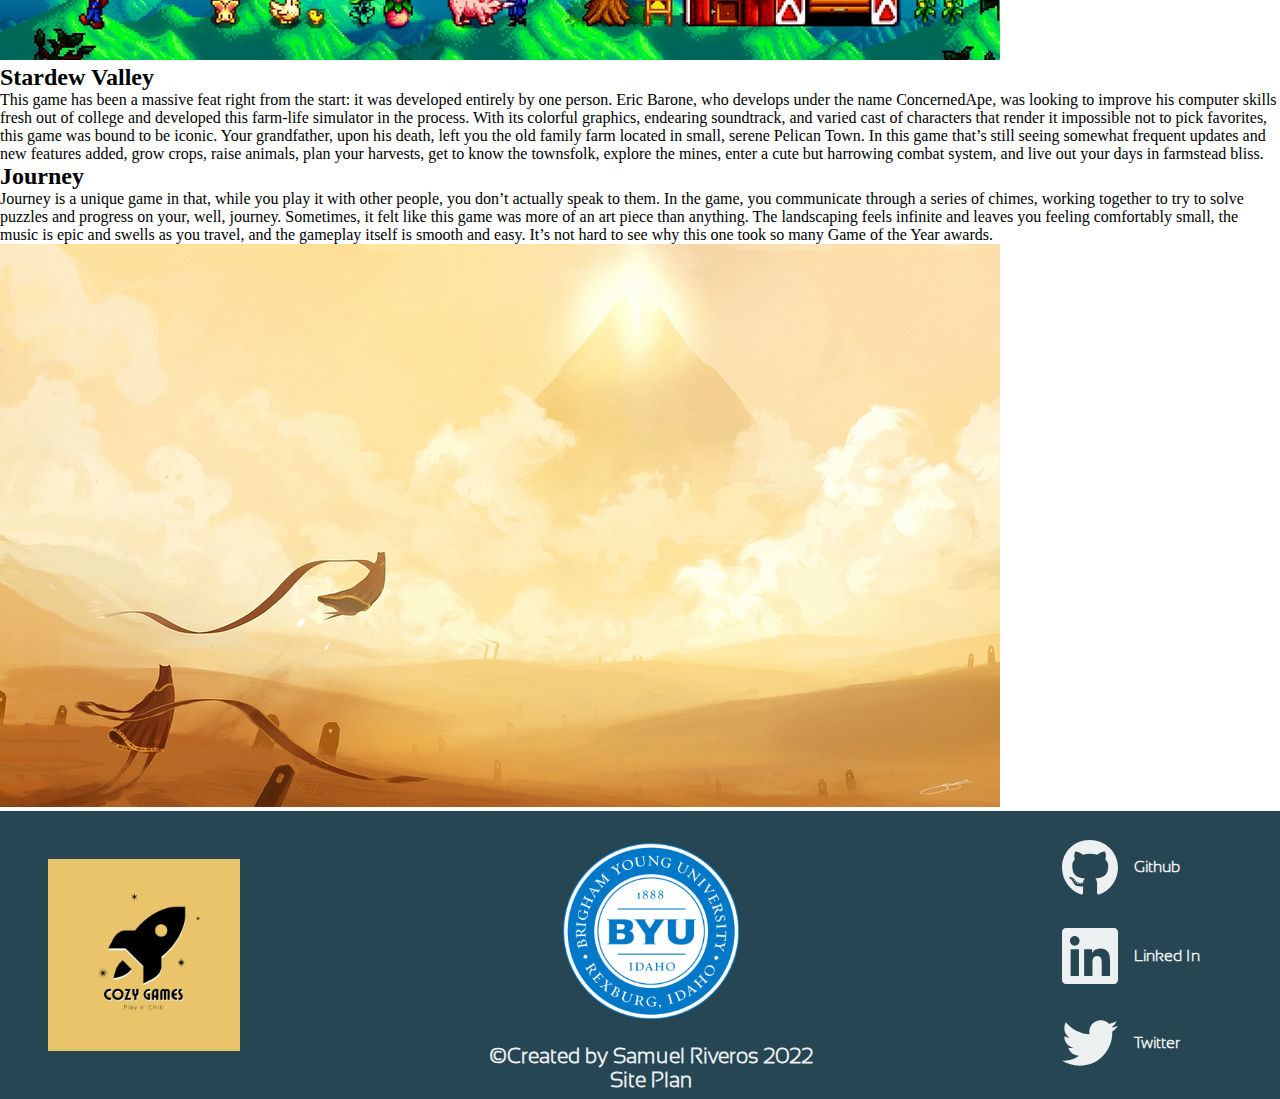
==== commit 4576fe00: "Created Navbar and footer for the 3 main pages" ====
--- a/cozygames/index.html
+++ b/cozygames/index.html
@@ -4,11 +4,12 @@
     <meta charset="UTF-8">
     <meta http-equiv="X-UA-Compatible" content="IE=edge">
     <meta name="viewport" content="width=device-width, initial-scale=1.0">
+    <link rel="stylesheet" href="./styles/home-style.css">
     <title>Cozy Games - Home</title>
   </head>
   <body>
     <header>
-      <img src="./assets/logo.png" alt="logo">
+      <a href="./index.html"><img src="./assets/logo.png" alt="logo" id="logo"></a>
       <nav>
         <ul>
           <li>
@@ -156,22 +157,24 @@
       </div>
     </main>
     <footer>
-      <img src="./assets/logo.png" alt="logo">
+      <div>
+        <a href="./index.html"><img src="./assets/logo.png" alt="logo" id="footer-logo"></a>
+      </div>
       <div class="footer-text">
-        <img src="./assets/byui logo.png" alt="byui-logo">
+        <a href="https://www.byui.edu"><img src="./assets/byui logo.png" alt="byui-logo" id="uni-logo"></a>
         <p>&copy;Created by Samuel Riveros 2022</p>
-        <a href="./site-plan.html">Site Plan</a>
+        <a href="./site-plan.html" id="site-plan">Site Plan</a>
       </div>
       <div class="social">
-        <a href="#">
+        <a href="https://github.com/samuriverosb">
           <svg xmlns="http://www.w3.org/2000/svg" viewBox="0 0 496 512"><path d="M165.9 397.4c0 2-2.3 3.6-5.2 3.6-3.3.3-5.6-1.3-5.6-3.6 0-2 2.3-3.6 5.2-3.6 3-.3 5.6 1.3 5.6 3.6zm-31.1-4.5c-.7 2 1.3 4.3 4.3 4.9 2.6 1 5.6 0 6.2-2s-1.3-4.3-4.3-5.2c-2.6-.7-5.5.3-6.2 2.3zm44.2-1.7c-2.9.7-4.9 2.6-4.6 4.9.3 2 2.9 3.3 5.9 2.6 2.9-.7 4.9-2.6 4.6-4.6-.3-1.9-3-3.2-5.9-2.9zM244.8 8C106.1 8 0 113.3 0 252c0 110.9 69.8 205.8 169.5 239.2 12.8 2.3 17.3-5.6 17.3-12.1 0-6.2-.3-40.4-.3-61.4 0 0-70 15-84.7-29.8 0 0-11.4-29.1-27.8-36.6 0 0-22.9-15.7 1.6-15.4 0 0 24.9 2 38.6 25.8 21.9 38.6 58.6 27.5 72.9 20.9 2.3-16 8.8-27.1 16-33.7-55.9-6.2-112.3-14.3-112.3-110.5 0-27.5 7.6-41.3 23.6-58.9-2.6-6.5-11.1-33.3 2.6-67.9 20.9-6.5 69 27 69 27 20-5.6 41.5-8.5 62.8-8.5s42.8 2.9 62.8 8.5c0 0 48.1-33.6 69-27 13.7 34.7 5.2 61.4 2.6 67.9 16 17.7 25.8 31.5 25.8 58.9 0 96.5-58.9 104.2-114.8 110.5 9.2 7.9 17 22.9 17 46.4 0 33.7-.3 75.4-.3 83.6 0 6.5 4.6 14.4 17.3 12.1C428.2 457.8 496 362.9 496 252 496 113.3 383.5 8 244.8 8zM97.2 352.9c-1.3 1-1 3.3.7 5.2 1.6 1.6 3.9 2.3 5.2 1 1.3-1 1-3.3-.7-5.2-1.6-1.6-3.9-2.3-5.2-1zm-10.8-8.1c-.7 1.3.3 2.9 2.3 3.9 1.6 1 3.6.7 4.3-.7.7-1.3-.3-2.9-2.3-3.9-2-.6-3.6-.3-4.3.7zm32.4 35.6c-1.6 1.3-1 4.3 1.3 6.2 2.3 2.3 5.2 2.6 6.5 1 1.3-1.3.7-4.3-1.3-6.2-2.2-2.3-5.2-2.6-6.5-1zm-11.4-14.7c-1.6 1-1.6 3.6 0 5.9 1.6 2.3 4.3 3.3 5.6 2.3 1.6-1.3 1.6-3.9 0-6.2-1.4-2.3-4-3.3-5.6-2z"/></svg>
           <p>Github</p>
         </a>
-        <a href="#">
+        <a href="https://www.linkedin.com/in/samuel-riverosb/">
           <svg xmlns="http://www.w3.org/2000/svg" viewBox="0 0 448 512"><path d="M416 32H31.9C14.3 32 0 46.5 0 64.3v383.4C0 465.5 14.3 480 31.9 480H416c17.6 0 32-14.5 32-32.3V64.3c0-17.8-14.4-32.3-32-32.3zM135.4 416H69V202.2h66.5V416zm-33.2-243c-21.3 0-38.5-17.3-38.5-38.5S80.9 96 102.2 96c21.2 0 38.5 17.3 38.5 38.5 0 21.3-17.2 38.5-38.5 38.5zm282.1 243h-66.4V312c0-24.8-.5-56.7-34.5-56.7-34.6 0-39.9 27-39.9 54.9V416h-66.4V202.2h63.7v29.2h.9c8.9-16.8 30.6-34.5 62.9-34.5 67.2 0 79.7 44.3 79.7 101.9V416z"/></svg>
           <p>Linked In</p>
         </a>
-        <a href="#">
+        <a href="https://twitter.com/SamuRiverosB">
           <svg xmlns="http://www.w3.org/2000/svg" viewBox="0 0 512 512"><path d="M459.37 151.716c.325 4.548.325 9.097.325 13.645 0 138.72-105.583 298.558-298.558 298.558-59.452 0-114.68-17.219-161.137-47.106 8.447.974 16.568 1.299 25.34 1.299 49.055 0 94.213-16.568 130.274-44.832-46.132-.975-84.792-31.188-98.112-72.772 6.498.974 12.995 1.624 19.818 1.624 9.421 0 18.843-1.3 27.614-3.573-48.081-9.747-84.143-51.98-84.143-102.985v-1.299c13.969 7.797 30.214 12.67 47.431 13.319-28.264-18.843-46.781-51.005-46.781-87.391 0-19.492 5.197-37.36 14.294-52.954 51.655 63.675 129.3 105.258 216.365 109.807-1.624-7.797-2.599-15.918-2.599-24.04 0-57.828 46.782-104.934 104.934-104.934 30.213 0 57.502 12.67 76.67 33.137 23.715-4.548 46.456-13.32 66.599-25.34-7.798 24.366-24.366 44.833-46.132 57.827 21.117-2.273 41.584-8.122 60.426-16.243-14.292 20.791-32.161 39.308-52.628 54.253z"/></svg>
           <p>Twitter</p>
         </a>
--- a/cozygames/styles/home-style.css
+++ b/cozygames/styles/home-style.css
@@ -0,0 +1,137 @@
+@font-face {
+  font-family: 'Lucidity';
+  src: url(../assets/FontsFree-Net-lucidity-condensed.ttf);
+}
+
+@font-face {
+  font-family: 'Sansation';
+  src: url(../assets/Sansation_Light.ttf);
+}
+
+* {
+  margin: 0;
+}
+
+body {
+  margin: 0;
+  padding: 0;
+}
+
+header {
+  height: 5.5em;
+  background-color: #2A9D8F;
+  position: fixed;
+  width: 100%;
+}
+
+#logo {
+  width: 4em;
+  position: absolute;
+  top: .75em;
+  left: 4em;
+}
+
+nav {
+  width: 100%;
+  display: inline-block;
+  height: 100%;
+}
+
+ul {
+  width: 100%;
+  height: 100%;
+  list-style: none;
+  display: flex;
+  justify-content: space-evenly;
+  align-items: center;
+  font-family: "Sansation";
+  font-size: 1.5em;
+  font-weight: 900;
+}
+
+nav ul a {
+  text-decoration: none;
+  color: #ecf0f1;
+  max-height: 100%;
+  padding: 0 1.3em;
+  padding-top: 1.25em;
+}
+
+li {
+  height: 100%;
+  display: flex;
+  text-align: justify;
+}
+
+nav ul a:hover {
+  background-color: #E9C46A;
+  color: #264653;
+}
+
+footer {
+  height: 18em;
+  background-color: #264653;
+  display: flex;
+  justify-content: space-between;
+  font-family: "Sansation";
+  color: #ecf0f1;
+}
+
+#footer-logo {
+  width: 12em;
+  margin-left: 3em;
+  margin-top: 3em;
+}
+
+.footer-text {
+  margin-top: 2em;
+  text-align: center;
+}
+
+.footer-text p, #site-plan {
+  margin-top: 1em;
+  font-size: 1.3em;
+  font-weight: 600;
+  text-decoration: none;
+  color: #ecf0f1;
+}
+
+#site-plan:hover {
+  color: #E9C46A;
+}
+
+#uni-logo {
+  width: 11em;
+}
+
+.social {
+  margin-right: 5em;
+  display: flex;
+  flex-direction: column;
+  justify-content: space-evenly;
+}
+
+.social a {
+  display: flex;
+  align-items: center;
+  text-decoration: none;
+}
+
+.social a p {
+  margin-left: 1em;
+  color: #ecf0f1;
+  font-weight: 600;
+}
+
+svg {
+  width: 3.5em;
+  fill: #ecf0f1;
+}
+
+.social a:hover svg {
+  fill: #E9C46A;
+}
+
+.social a:hover p {
+  color: #E9C46A;
+}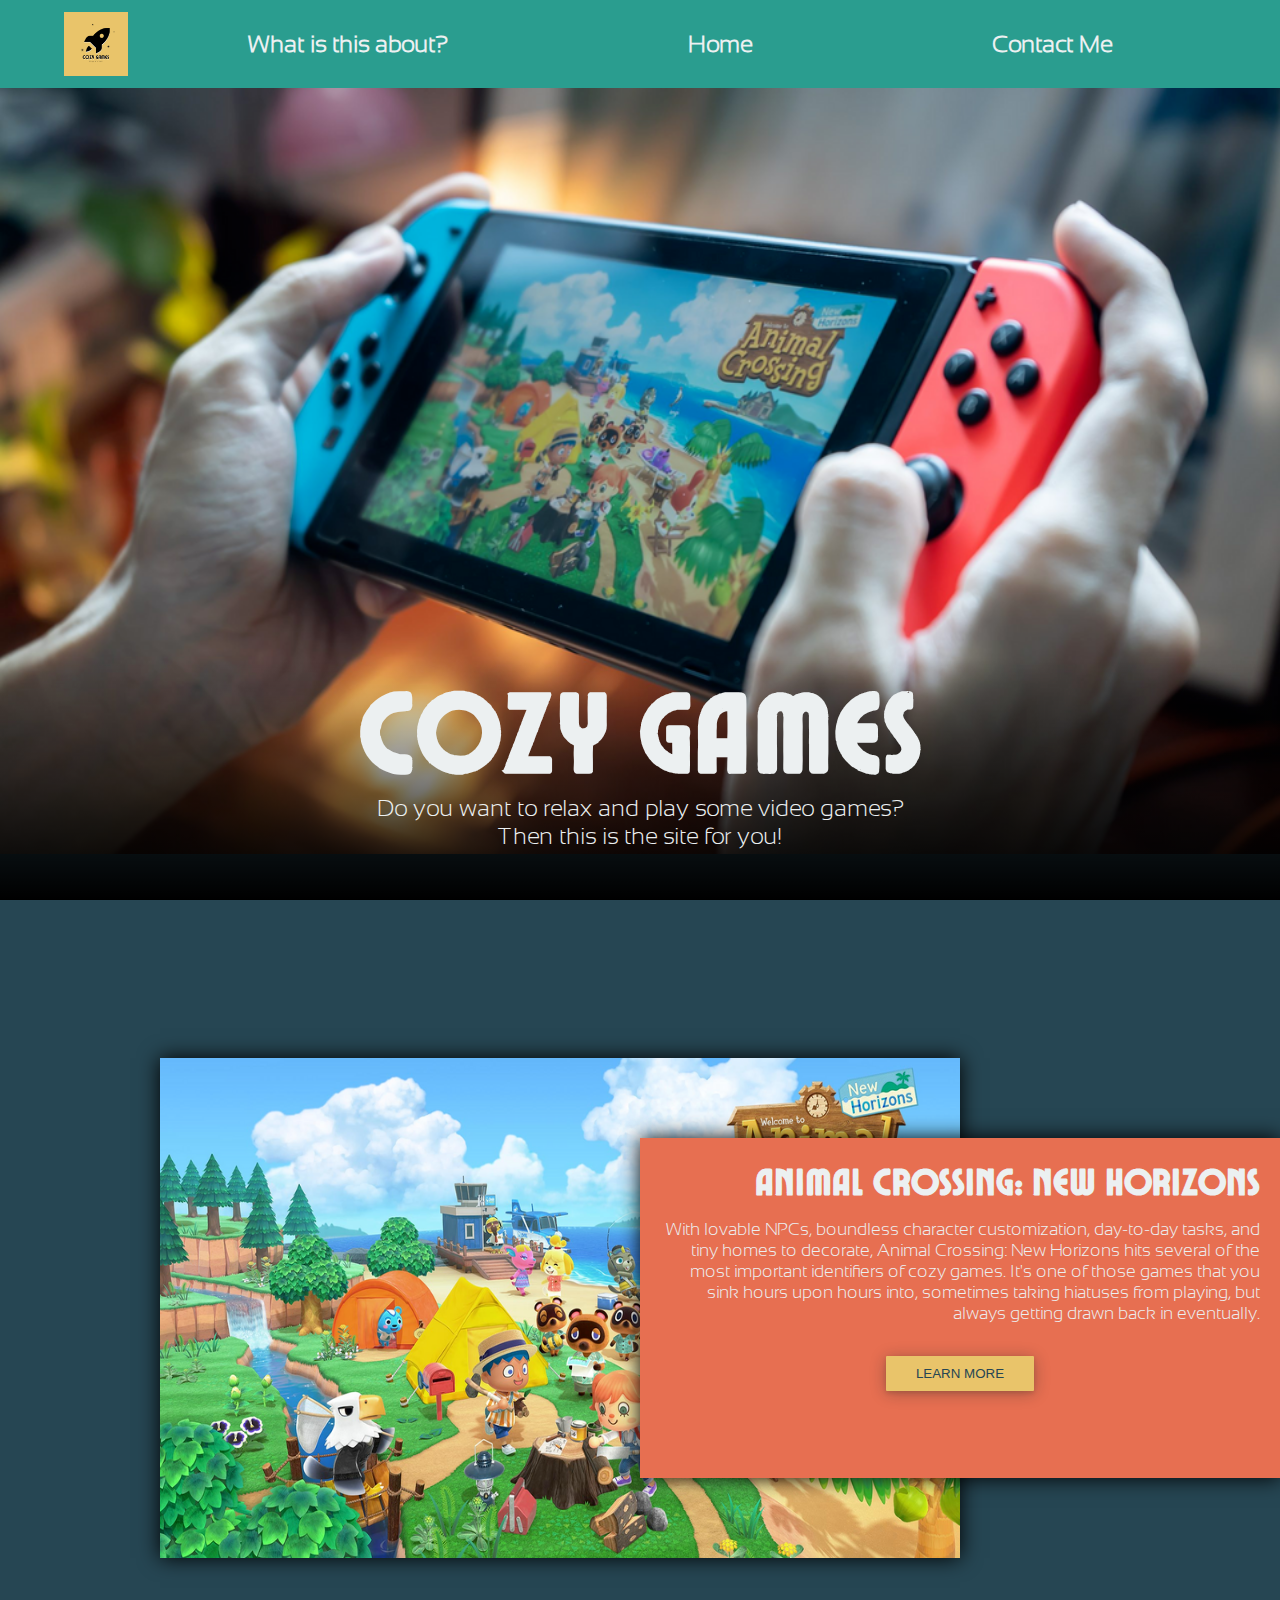
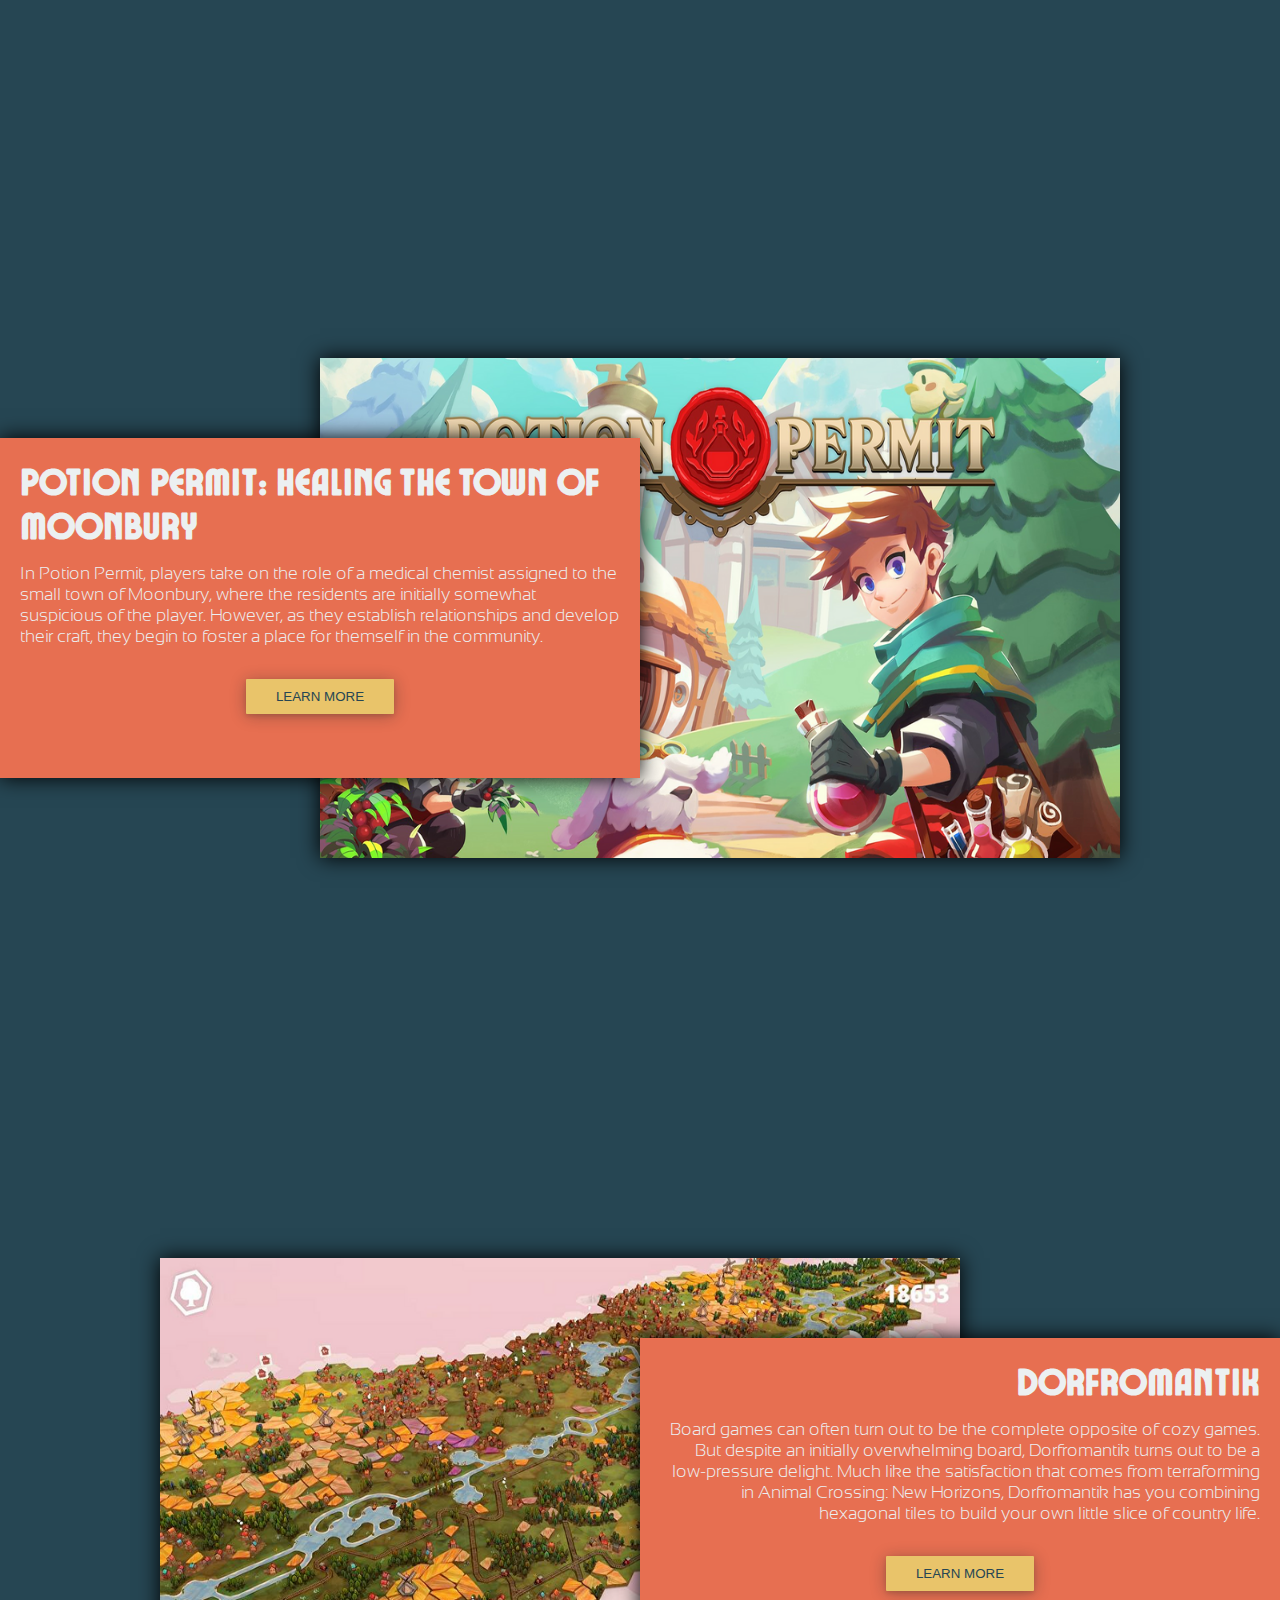
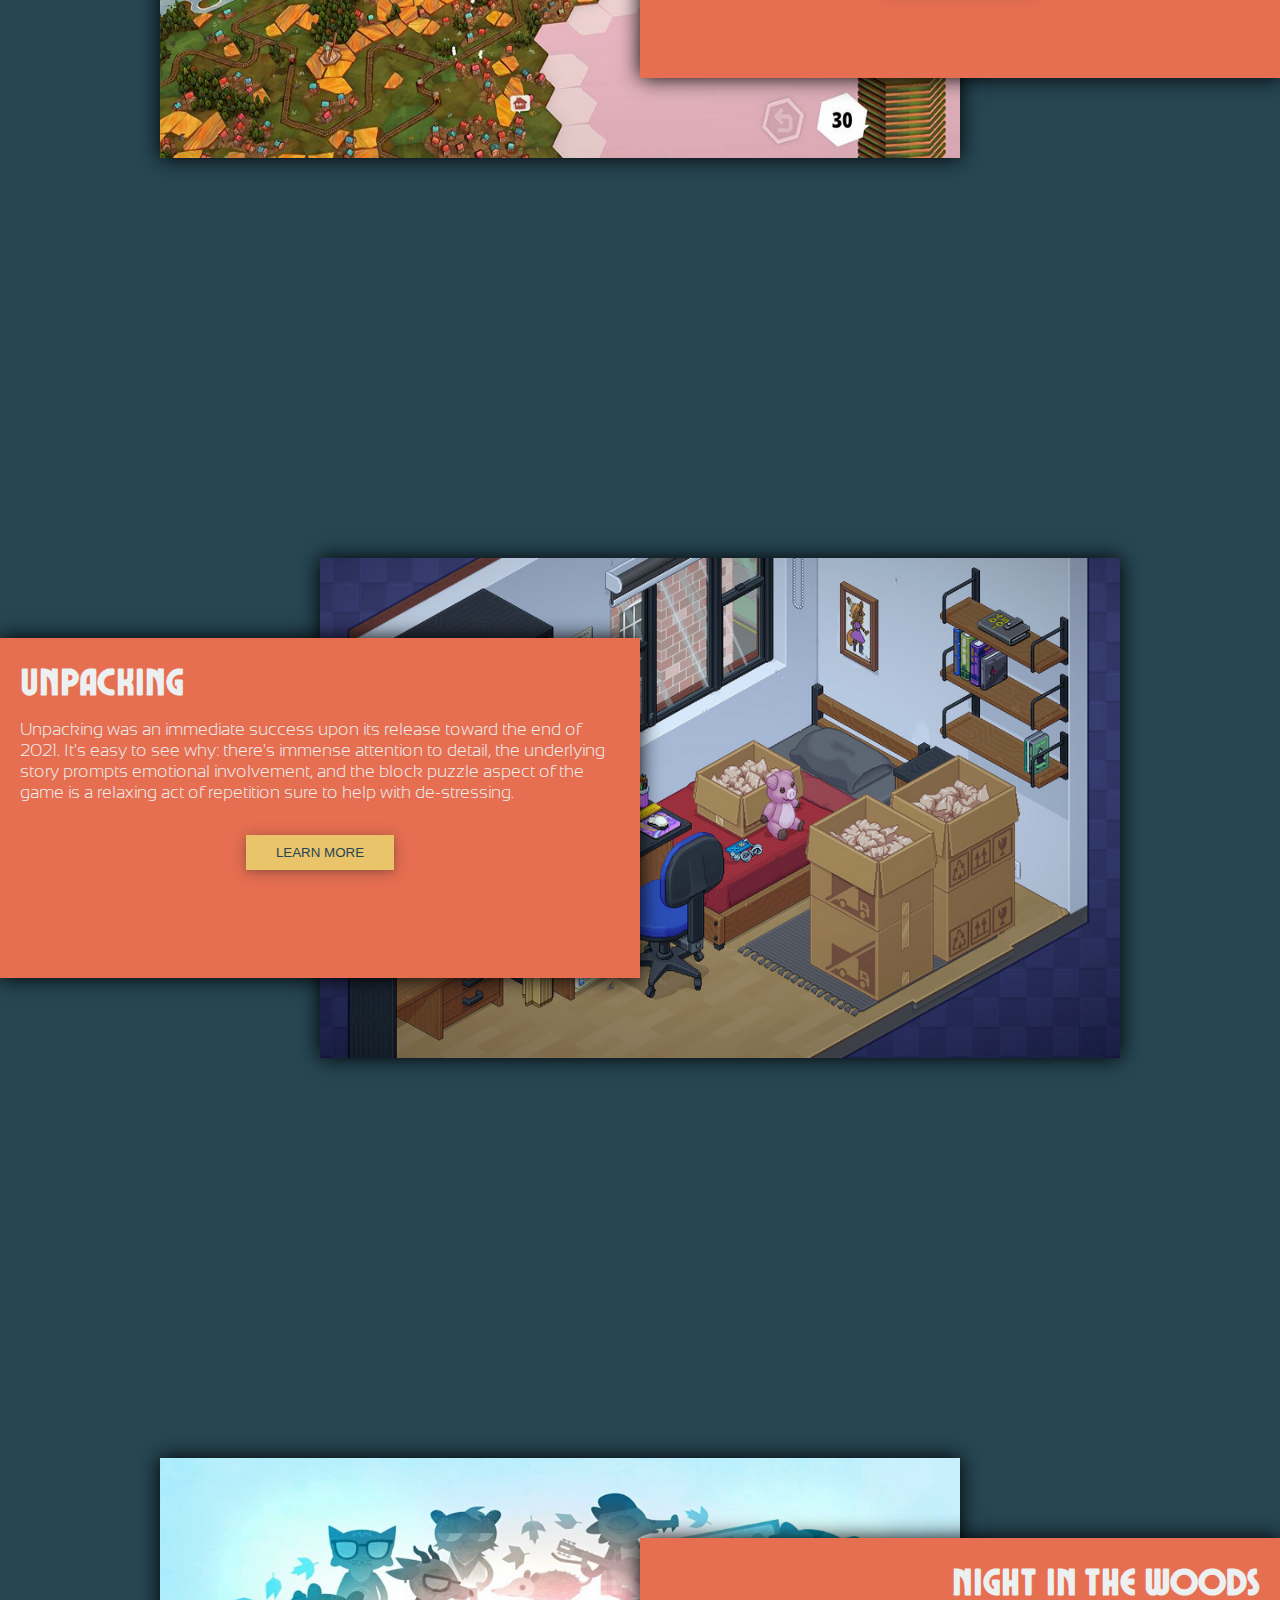
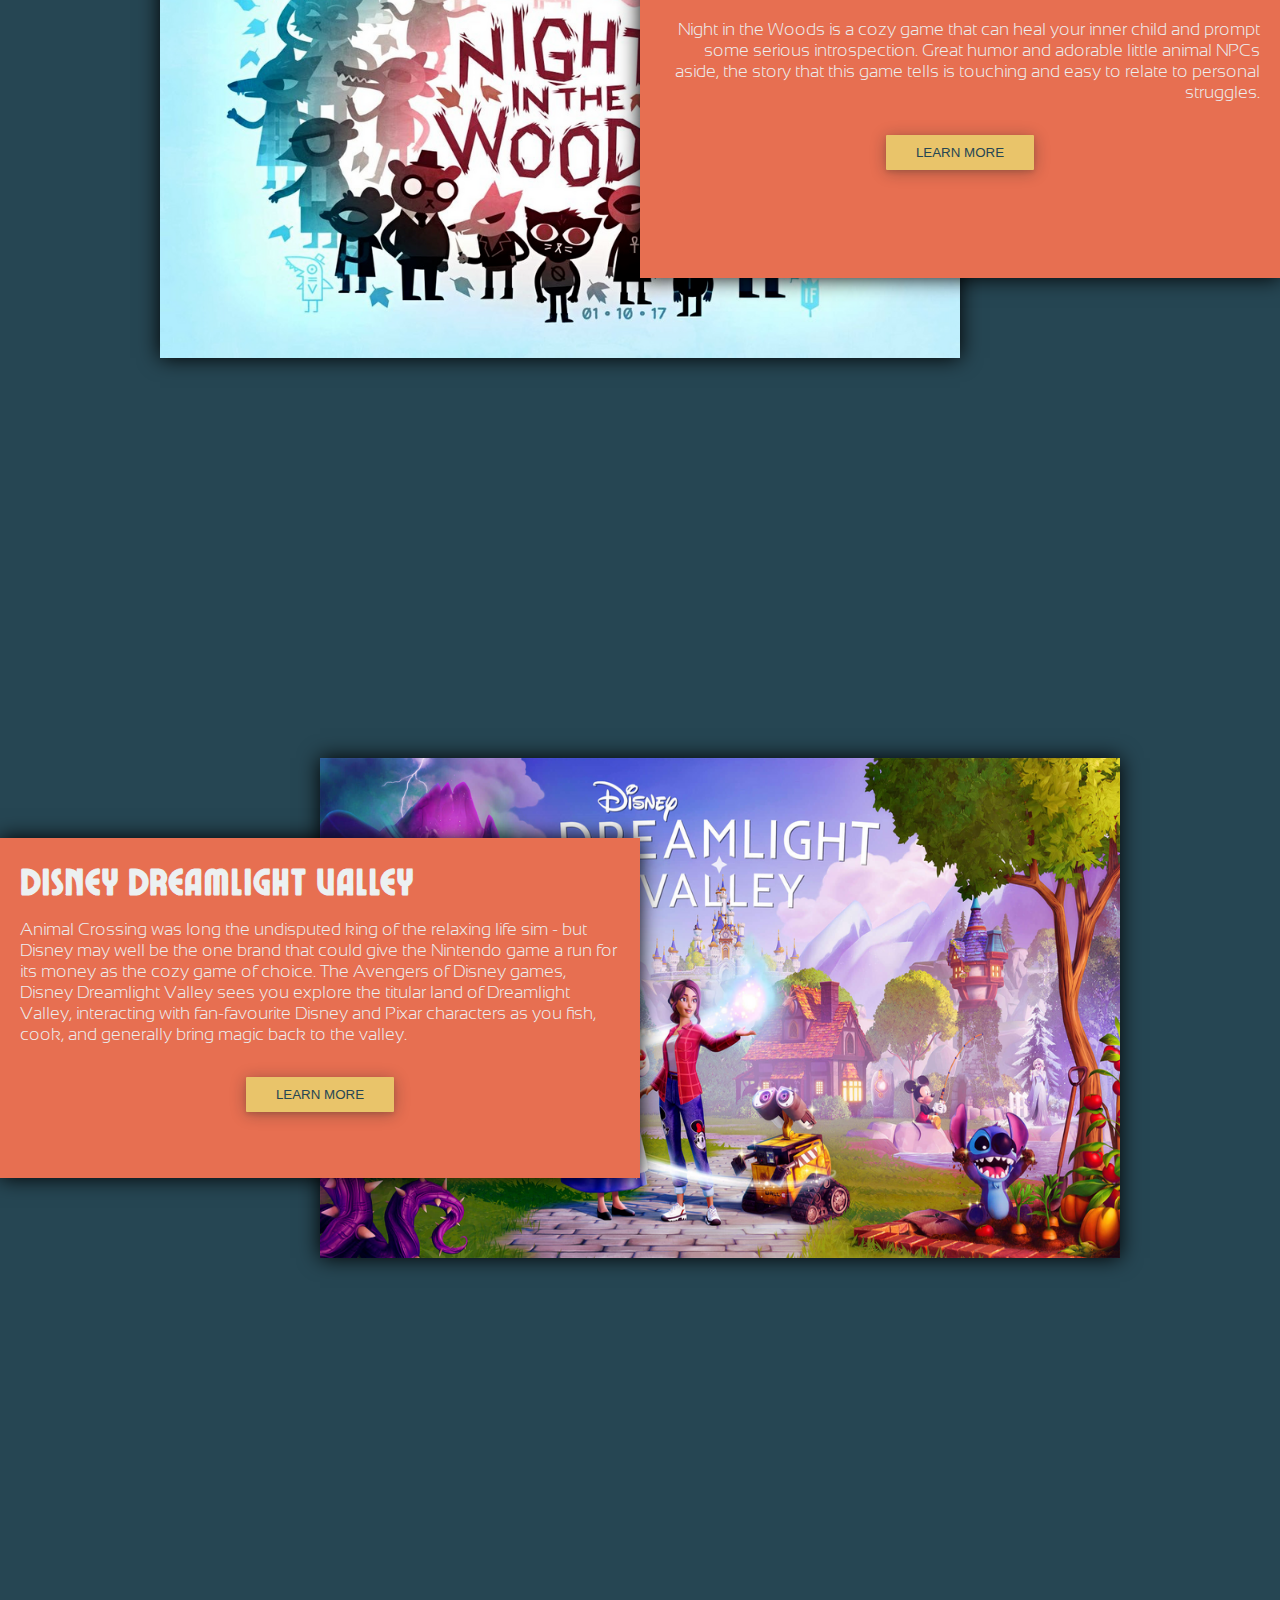
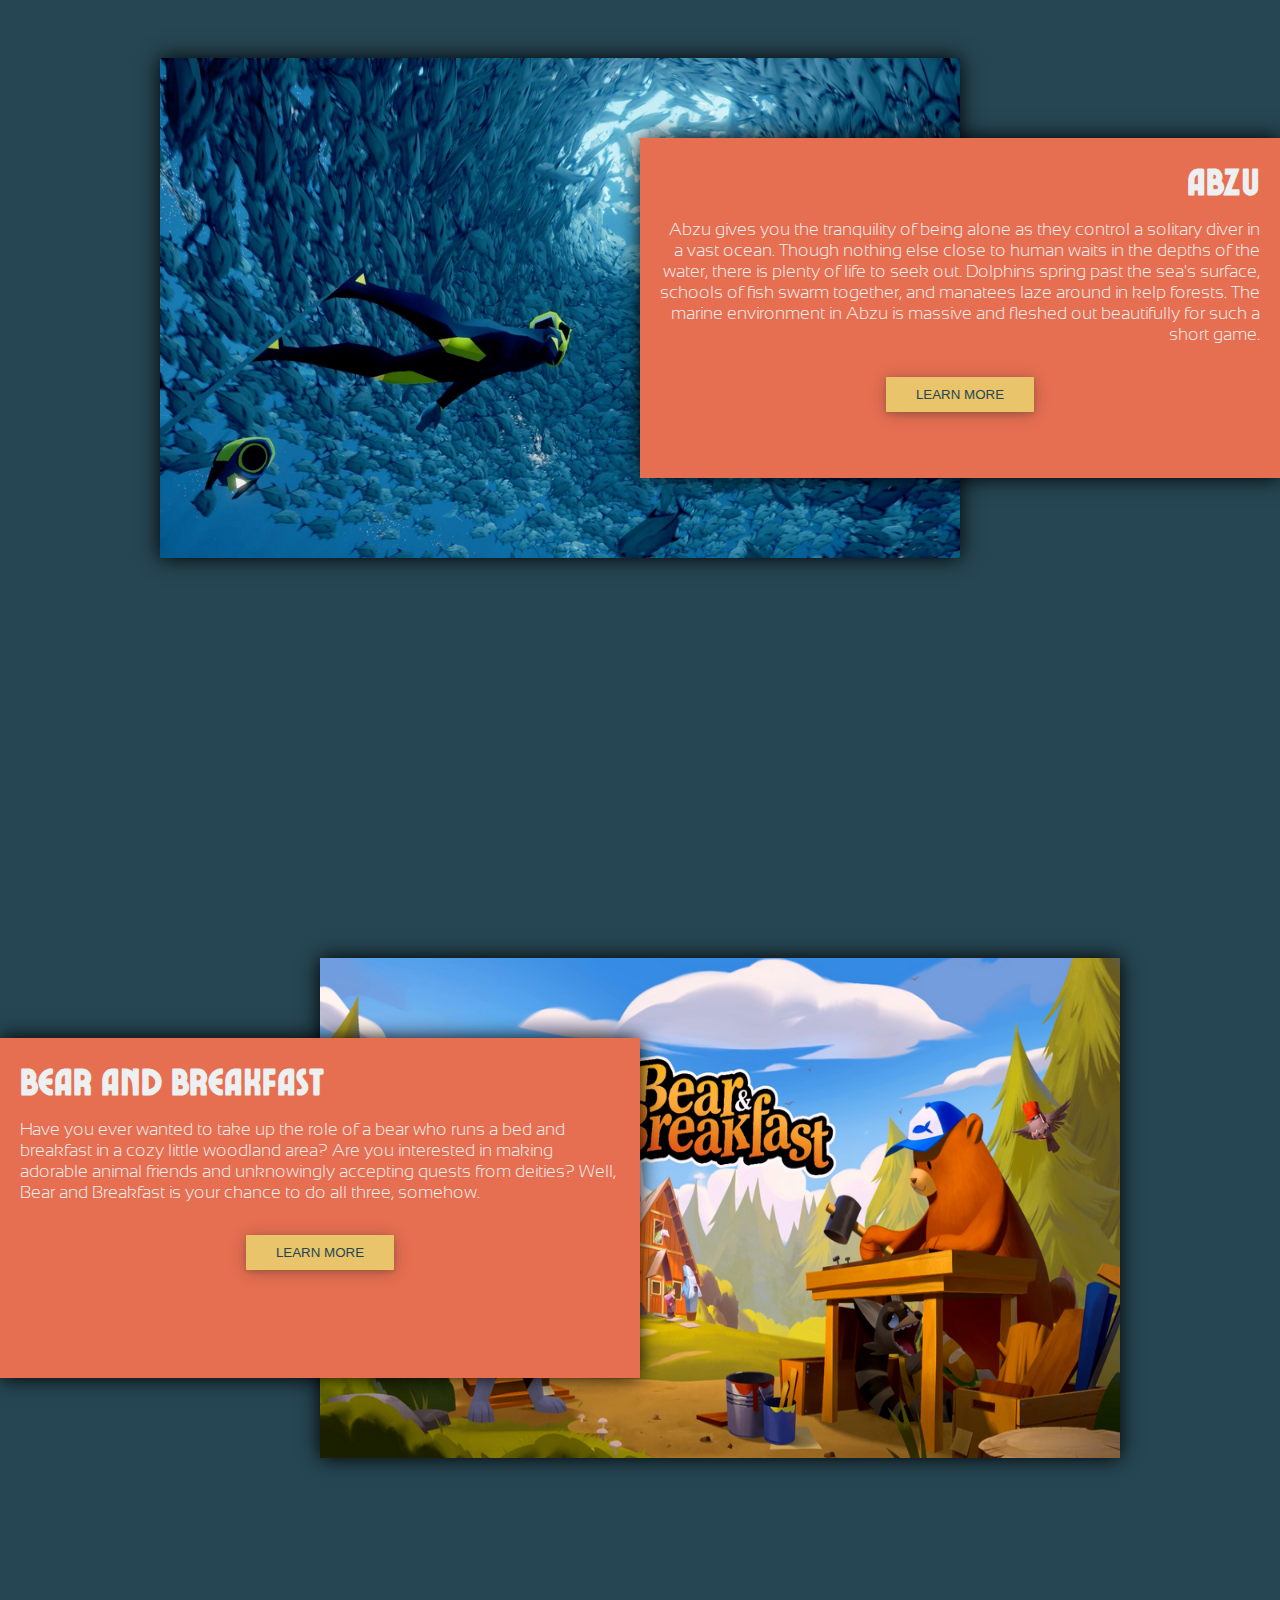
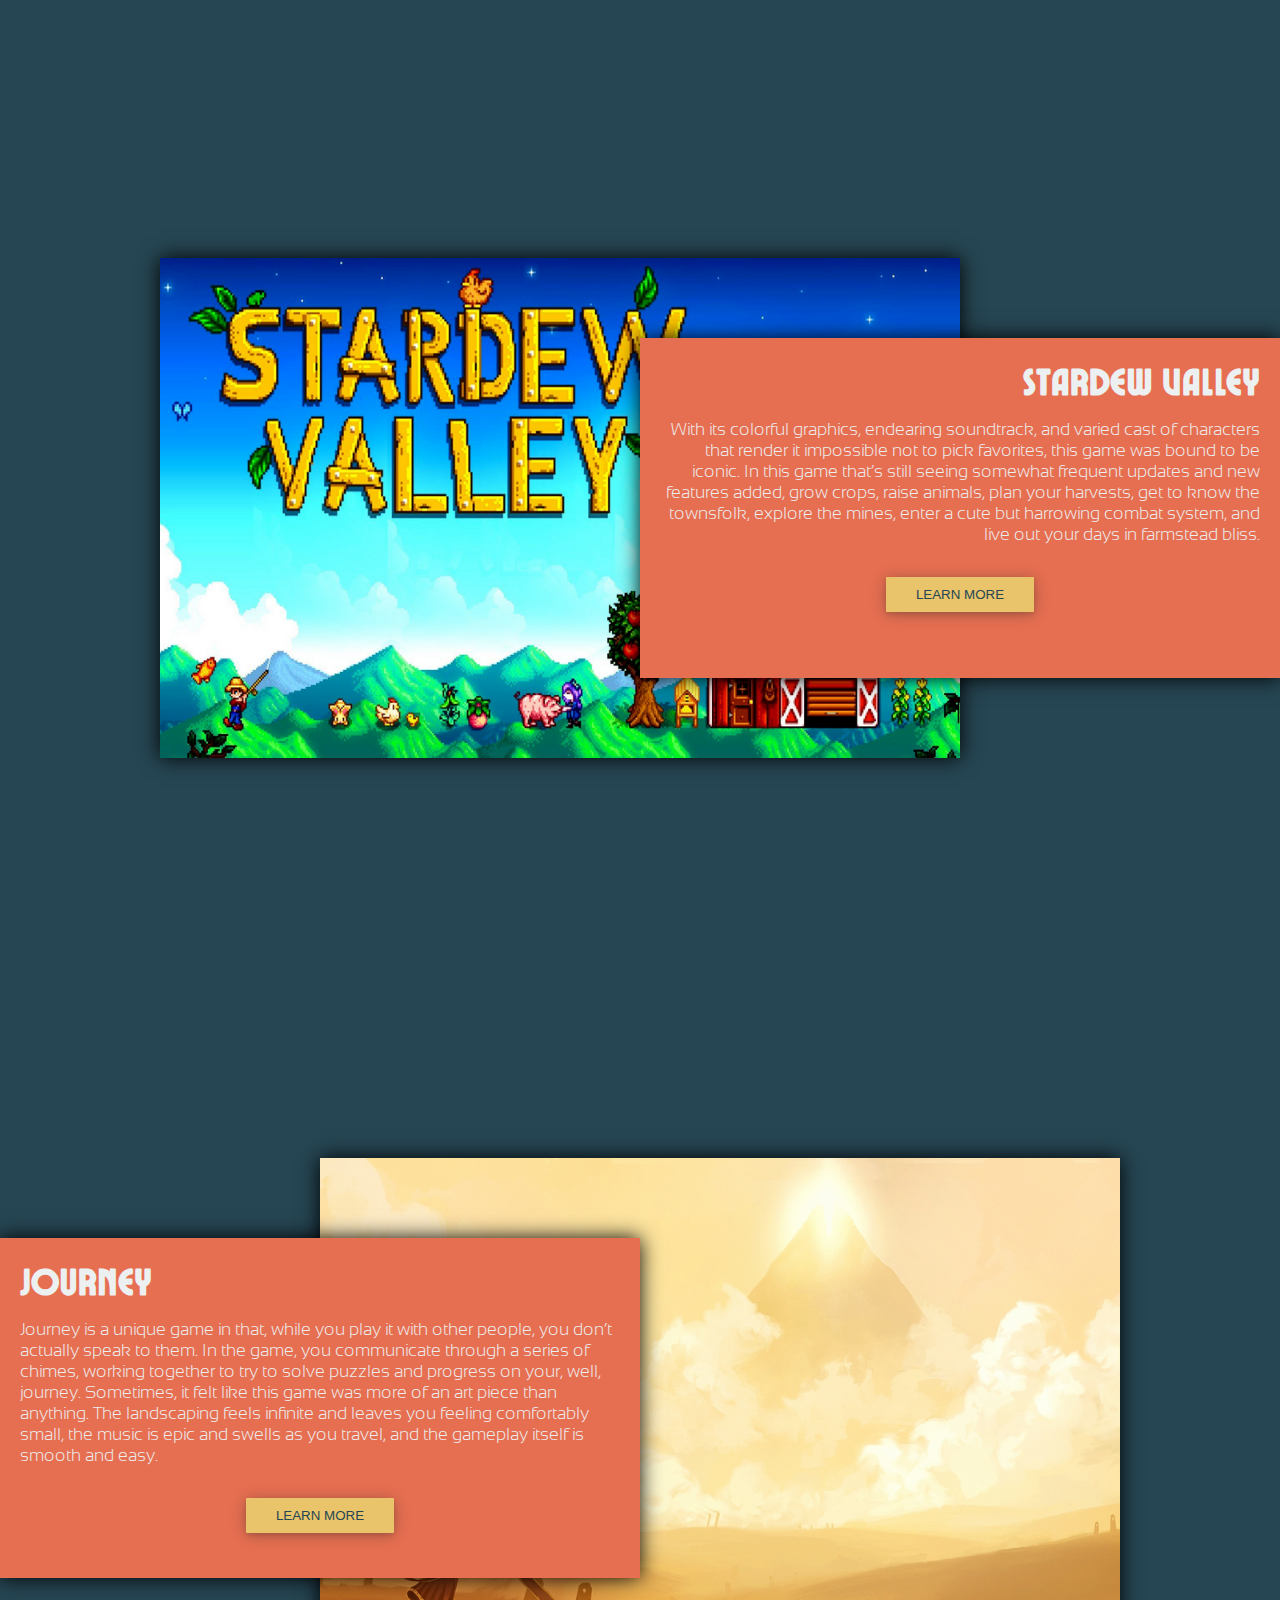
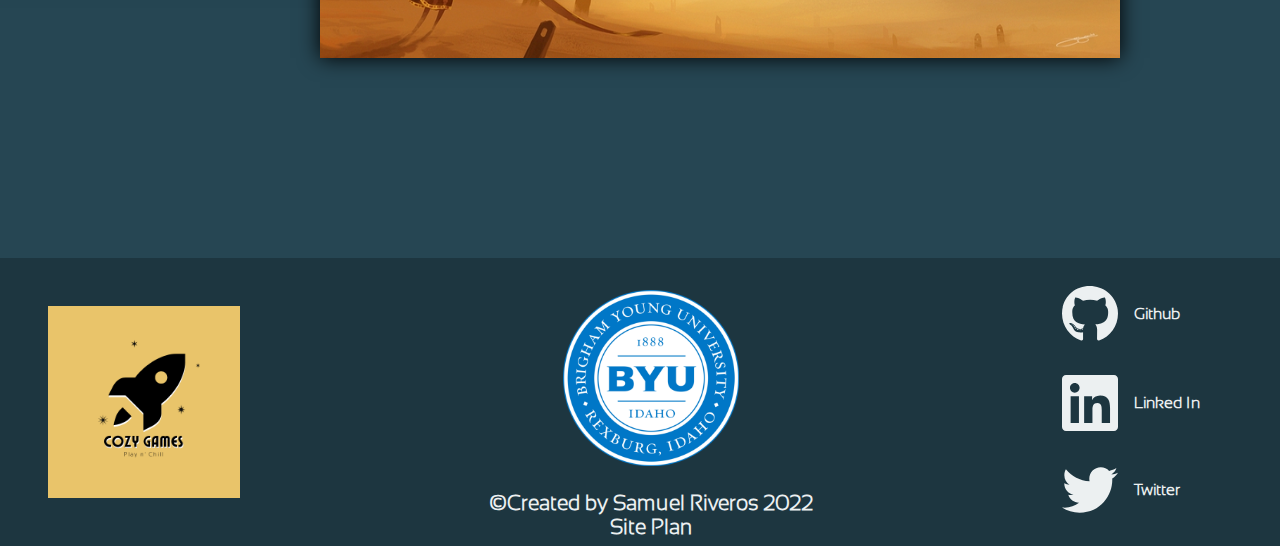
==== commit 0154f1b8: "Added styling to Home Page" ====
--- a/cozygames/index.html
+++ b/cozygames/index.html
@@ -34,15 +34,17 @@
     </div>
     <main>
       <div class="img-left content">
-        <img src="./assets/Animal Crossing.png" alt="Game Image">
+        <img src="./assets/Animal Crossing.png" alt="Game Image" class="game-img">
         <div class="content-box">
           <h2>Animal Crossing: New Horizons</h2>
           <p>
             With lovable NPCs, boundless character customization, day-to-day tasks, and tiny homes to decorate, Animal Crossing: 
             New Horizons hits several of the most important identifiers of cozy games. It's one of those games that you sink hours 
-            upon hours into, sometimes taking hiatuses from playing, but always getting drawn back in eventually. 
-            Exclusive for Nintendo Switch.
-          </p>
+            upon hours into, sometimes taking hiatuses from playing, but always getting drawn back in eventually.
+          </p>
+          <a target="_blank" href="https://animal-crossing.com/es/" class="button">
+            <button class="learn-more">Learn More</button>
+          </a>
         </div>
       </div>
       <div class="img-right content">
@@ -51,23 +53,26 @@
           <p>
             In Potion Permit, players take on the role of a medical chemist assigned to the small town of Moonbury, where the 
             residents are initially somewhat suspicious of the player. However, as they establish relationships and develop their 
-            craft, they begin to foster a place for themself in the community. Available on Steam, Nintendo Switch, 
-            and PlayStation 4 and 5, with an Xbox release coming soon.
-          </p>
-        </div>
-        <img src="./assets/Potion Permit.png" alt="Game Image">
-      </div>
-      <div class="img-left content">
-        <img src="./assets/Dorfromantik.png" alt="Game Image">
+            craft, they begin to foster a place for themself in the community.
+          </p>
+          <a target="_blank" href="https://store.steampowered.com/app/1337760/Potion_Permit/" class="button">
+            <button class="learn-more">Learn More</button>
+          </a>
+        </div>
+        <img src="./assets/Potion Permit.png" alt="Game Image" class="game-img">
+      </div>
+      <div class="img-left content">
+        <img src="./assets/Dorfromantik.png" alt="Game Image" class="game-img">
         <div class="content-box">
           <h2>Dorfromantik</h2>
           <p>
-            Board games can often turn out to be the complete opposite of cozy games - just try a family game of Monopoly over 
-            Christmas. But despite an initially overwhelming board, Dorfromantik turns out to be a low-pressure delight. Much 
+            Board games can often turn out to be the complete opposite of cozy games. But despite an initially overwhelming board, Dorfromantik turns out to be a low-pressure delight. Much 
             like the satisfaction that comes from terraforming in Animal Crossing: New Horizons, Dorfromantik has you combining 
-            hexagonal tiles to build your own little slice of country life. Available on Steam, Nintendo Switch, 
-            PlayStation 4 and 5, and Xbox Series X and S.
-          </p>
+            hexagonal tiles to build your own little slice of country life. 
+          </p>
+          <a target="_blank" href="https://store.steampowered.com/app/1455840/Dorfromantik/" class="button">
+            <button class="learn-more">Learn More</button>
+          </a>
         </div>
       </div>
       <div class="img-right content">
@@ -76,20 +81,26 @@
           <p>
             Unpacking was an immediate success upon its release toward the end of 2021. It's easy to see why: there's immense 
             attention to detail, the underlying story prompts emotional involvement, and the block puzzle aspect of the game is 
-            a relaxing act of repetition sure to help with de-stressing. Available only on PC (Epic Games & Steam).
-          </p>
-        </div>
-        <img src="./assets/Unpacking.png" alt="Game Image">
-      </div>
-      <div class="img-left content">
-        <img src="./assets/Night in the Woods.png" alt="Game Image">
+            a relaxing act of repetition sure to help with de-stressing.
+          </p>
+          <a target="_blank" href="https://store.steampowered.com/app/1135690/Unpacking/" class="button">
+            <button class="learn-more">Learn More</button>
+          </a>
+        </div>
+        <img src="./assets/Unpacking.png" alt="Game Image" class="game-img">
+      </div>
+      <div class="img-left content">
+        <img src="./assets/Night in the Woods.png" alt="Game Image" class="game-img">
         <div class="content-box">
           <h2>Night in the Woods</h2>
           <p>
             Night in the Woods is a cozy game that can heal your inner child and prompt some serious introspection. 
             Great humor and adorable little animal NPCs aside, the story that this game tells is touching and easy to 
-            relate to personal struggles. Exclusive for Nintendo Switch.
-          </p>
+            relate to personal struggles.
+          </p>
+          <a target="_blank" href="http://www.nightinthewoods.com" class="button">
+            <button class="learn-more">Learn More</button>
+          </a>
         </div>
       </div>
       <div class="img-right content">
@@ -99,21 +110,27 @@
             Animal Crossing was long the undisputed king of the relaxing life sim - but Disney may well be the one brand 
             that could give the Nintendo game a run for its money as the cozy game of choice. The Avengers of Disney games, 
             Disney Dreamlight Valley sees you explore the titular land of Dreamlight Valley, interacting with fan-favourite Disney 
-            and Pixar characters as you fish, cook, and generally bring magic back to the valley. Available for all platforms.
-          </p>
-        </div>
-        <img src="./assets/DIsney.png" alt="Game Image">
-      </div>
-      <div class="img-left content">
-        <img src="./assets/Abzu.png" alt="Game Image">
+            and Pixar characters as you fish, cook, and generally bring magic back to the valley.
+          </p>
+          <a target="_blank" href="https://disneydreamlightvalley.com/es" class="button">
+            <button class="learn-more">Learn More</button>
+          </a>
+        </div>
+        <img src="./assets/DIsney.png" alt="Game Image" class="game-img">
+      </div>
+      <div class="img-left content">
+        <img src="./assets/Abzu.png" alt="Game Image" class="game-img">
         <div class="content-box">
           <h2>Abzu</h2>
           <p>
             Abzu gives you the tranquility of being alone as they control a solitary diver in a vast ocean. Though nothing else 
             close to human waits in the depths of the water, there is plenty of life to seek out. Dolphins spring past the sea's 
             surface, schools of fish swarm together, and manatees laze around in kelp forests. The marine environment in Abzu is 
-            massive and fleshed out beautifully for such a short game. Availabe on all platforms.
-          </p>
+            massive and fleshed out beautifully for such a short game.
+          </p>
+          <a target="_blank" href="https://store.steampowered.com/app/384190/ABZU/?l=spanish" class="button">
+            <button class="learn-more">Learn More</button>
+          </a>
         </div>
       </div>
       <div class="img-right content">
@@ -124,22 +141,25 @@
             you interested in making adorable animal friends and unknowingly accepting quests from deities? Well, Bear and Breakfast 
             is your chance to do all three, somehow.
           </p>
-        </div>
-        <img src="./assets/Bear and Breakfast.png" alt="Game Image">
-      </div>
-      <div class="img-left content">
-        <img src="./assets/Stardew Valley.png" alt="Game Image">
+          <a target="_blank" href="https://www.bear.game" class="button">
+            <button class="learn-more">Learn More</button>
+          </a>
+        </div>
+        <img src="./assets/Bear and Breakfast.png" alt="Game Image" class="game-img">
+      </div>
+      <div class="img-left content">
+        <img src="./assets/Stardew Valley.png" alt="Game Image" class="game-img">
         <div class="content-box">
           <h2>Stardew Valley</h2>
           <p>
-            This game has been a massive feat right from the start: it was developed entirely by one person. Eric Barone, who develops 
-            under the name ConcernedApe, was looking to improve his computer skills fresh out of college and developed this farm-life 
-            simulator in the process. With its colorful graphics, endearing soundtrack, and varied cast of characters that render it 
-            impossible not to pick favorites, this game was bound to be iconic. Your grandfather, upon his death, left you the old family 
-            farm located in small, serene Pelican Town. In this game that’s still seeing somewhat frequent updates and new features added, 
+            With its colorful graphics, endearing soundtrack, and varied cast of characters that render it 
+            impossible not to pick favorites, this game was bound to be iconic. In this game that’s still seeing somewhat frequent updates and new features added, 
             grow crops, raise animals, plan your harvests, get to know the townsfolk, explore the mines, enter a cute but harrowing combat 
             system, and live out your days in farmstead bliss.
           </p>
+          <a target="_blank" href="https://www.stardewvalley.net" class="button">
+            <button class="learn-more">Learn More</button>
+          </a>
         </div>
       </div>
       <div class="img-right content">
@@ -149,11 +169,13 @@
             Journey is a unique game in that, while you play it with other people, you don’t actually speak to them. In the game, you 
             communicate through a series of chimes, working together to try to solve puzzles and progress on your, well, journey. 
             Sometimes, it felt like this game was more of an art piece than anything. The landscaping feels infinite and leaves you 
-            feeling comfortably small, the music is epic and swells as you travel, and the gameplay itself is smooth and easy. It’s 
-            not hard to see why this one took so many Game of the Year awards.
-          </p>
-        </div>
-        <img src="./assets/Journey.png" alt="Game Image">
+            feeling comfortably small, the music is epic and swells as you travel, and the gameplay itself is smooth and easy. 
+          </p>
+          <a target="_blank" href="https://store.steampowered.com/app/638230/Journey/" class="button">
+            <button class="learn-more">Learn More</button>
+          </a>
+        </div>
+        <img src="./assets/Journey.png" alt="Game Image" class="game-img">
       </div>
     </main>
     <footer>
--- a/cozygames/styles/home-style.css
+++ b/cozygames/styles/home-style.css
@@ -15,13 +15,21 @@
 body {
   margin: 0;
   padding: 0;
+  background: radial-gradient(circle, transparent 20%, #264653 20%, #264653 80%, transparent 80%, transparent) 0% 0% / 80px 80px, radial-gradient(circle, transparent 20%, #264653 20%, #264653 80%, transparent 80%, transparent) 40px 40px / 80px 80px, linear-gradient(#2a9d8f 0.5px, transparent 0.5px) 0px -0.25px / 40px 40px, linear-gradient(90deg, #2a9d8f 0.5px, #264653 0.5px) -0.25px 0px / 40px 40px #264653;
+  background-color: #264653; 
+}
+
+a {
+  text-decoration: none;
 }
 
 header {
   height: 5.5em;
   background-color: #2A9D8F;
   position: fixed;
-  width: 100%;
+  top: 0;
+  width: 100%;
+  z-index: 2;
 }
 
 #logo {
@@ -70,7 +78,7 @@
 
 footer {
   height: 18em;
-  background-color: #264653;
+  background-color: #1d3640;
   display: flex;
   justify-content: space-between;
   font-family: "Sansation";
@@ -134,4 +142,268 @@
 
 .social a:hover p {
   color: #E9C46A;
+}
+
+#hero {
+  width: 100%;
+  text-align: center;
+  max-height: 100vh;
+}
+
+#hero img {
+  width: 100%;
+  object-fit: cover;
+  max-height: 100vh;
+  position: relative;
+  z-index: -1;
+}
+
+.hero-text {
+  z-index: 1;
+  position: absolute;
+  bottom: 0;
+  width: 100%;
+  height: 15em;
+  text-align: center;
+  color: #ecf0f1;
+  background-image: linear-gradient(180deg, rgba(255, 0, 0, 0), black);
+}
+
+.hero-text h1 {
+  font-size: 7em;
+  font-family: "Lucidity";
+}
+
+.hero-text p {
+  font-family: "Sansation";
+  font-size: 1.5em;
+}
+
+.content {
+  height: 100vh;
+  display: flex;
+  justify-content: center;
+  align-items: center;
+}
+
+.game-img {
+  width: 800px;
+  height: 500px;
+  z-index: -1;
+  box-shadow: 0 0 20px black;
+}
+
+.content-box {
+  background-color: #E76F51;
+  width: 600px;
+  height: 300px;
+  padding: 20px;
+  box-shadow: 0 0 20px black;
+  z-index: 1;
+  color: #ecf0f1;
+}
+
+.img-left .game-img {
+  margin-left: 10em;
+}
+
+.img-left .content-box {
+  margin-left: -20em;
+  text-align: right;
+}
+
+.img-right .game-img {
+  margin-right: 10em;
+}
+.img-right .content-box {
+  margin-right: -20em;
+}
+
+.content-box h2 {
+  font-family: "Lucidity";
+  font-size: 2.3em;
+}
+
+.content-box p {
+  font-family: "Sansation";
+  font-size: 1.1em;
+  font-weight: 500;
+  margin-top: 1em;
+}
+
+.button {
+  display: flex;
+  flex-direction: column;
+  justify-content: center;
+  align-items: center;
+  margin-top: 2em;
+}
+
+.learn-more {
+  color: #264653;
+  background-color: #e9c46a;
+  padding: 10px 30px;
+  border: none;
+  box-shadow: rgba(14, 30, 37, 0.12) 0px 2px 4px 0px, rgba(14, 30, 37, 0.32) 0px 2px 16px 0px;
+  border-radius: 1px;
+  transition : 435ms;
+  transform: translateY(0);
+  display: flex;
+  flex-direction: row;
+  align-items: center;
+  cursor: pointer;
+  text-transform: uppercase;
+}
+
+.learn-more:hover {
+  transition : 435ms;
+  padding: 10px 30px;
+  transform : translateY(-4px);
+  background-color: #2a9d8f;
+  color: #ecf0f1;
+  border: none;
+}
+
+@media only screen and (max-width: 1244px) {
+  .img-left {
+    margin-left: -10em;
+  }
+
+  .img-right .game-img {
+    margin-right: 0;
+  }
+}
+
+@media only screen and (max-width: 1136px) {
+  .img-left {
+    display: flex;
+    flex-direction: column;
+    justify-content: center;
+    align-items: center;
+    margin: 5em 0;
+  }
+
+  .img-right {
+    display: flex;
+    flex-direction: column-reverse;
+    justify-content: center;
+    align-items: center;
+    margin: 5em 0;
+  }
+
+  .content-box {
+    margin-top: -8em;
+    height: fit-content;
+  }
+
+  .img-left .game-img {
+    margin: 0;
+  }
+
+  .img-right .game-img {
+    margin: 0;
+  }
+}
+
+@media only screen and (max-width: 980px) {
+  #logo {
+    margin-left: -3em;
+  }
+
+  #hero img {
+    height: 100vh;
+  }
+
+  .content {
+    margin-top: 0;
+  }
+
+  .img-left .content-box {
+    margin-left: 0;
+    text-align: center;
+  }
+
+  .img-right .content-box {
+    margin-right: 0;
+    text-align: center;
+  }
+}
+
+@media only screen and (max-width: 814px) {
+  .content .game-img {
+    width: 100%;
+    height: max-content;
+  }
+
+  .content .content-box {
+    width: 80%;
+    margin-top: -.5em;
+  }
+
+  #logo {
+    display: none;
+    width: 0;
+  }
+
+  .hero-text h1 {
+    font-size: 3.8em;
+  }
+
+  .hero-text p {
+    font-size: 1em;
+  }
+
+  nav {
+    width: 100%;
+    display: flex;
+    margin-left: -3em;
+    justify-content: space-between;
+    font-size: .7em;
+  }
+
+  .content-box h2 {
+    font-size: 1.5em;
+  }
+
+  .content-box p {
+    font-size: 1em;
+  }
+
+  footer {
+    display: flex;
+    flex-direction: column;
+    justify-content: center;
+    align-items: center;
+  }
+
+  #footer-logo {
+    width: 80px;
+    margin: 0;
+    margin-bottom: -1em;
+  }
+
+  #uni-logo {
+    width: 50px;
+  }
+
+  .footer-text {
+    font-size: .7em;
+  }
+
+  .social {
+    width: 100%;
+    display: flex;
+    flex-direction: row;
+    justify-content: space-evenly;
+    margin: 0;
+    margin-top: 1em;
+  }
+
+  .social p {
+    display: none;
+  }
+
+  svg {
+    width: 50px;
+  }
 }